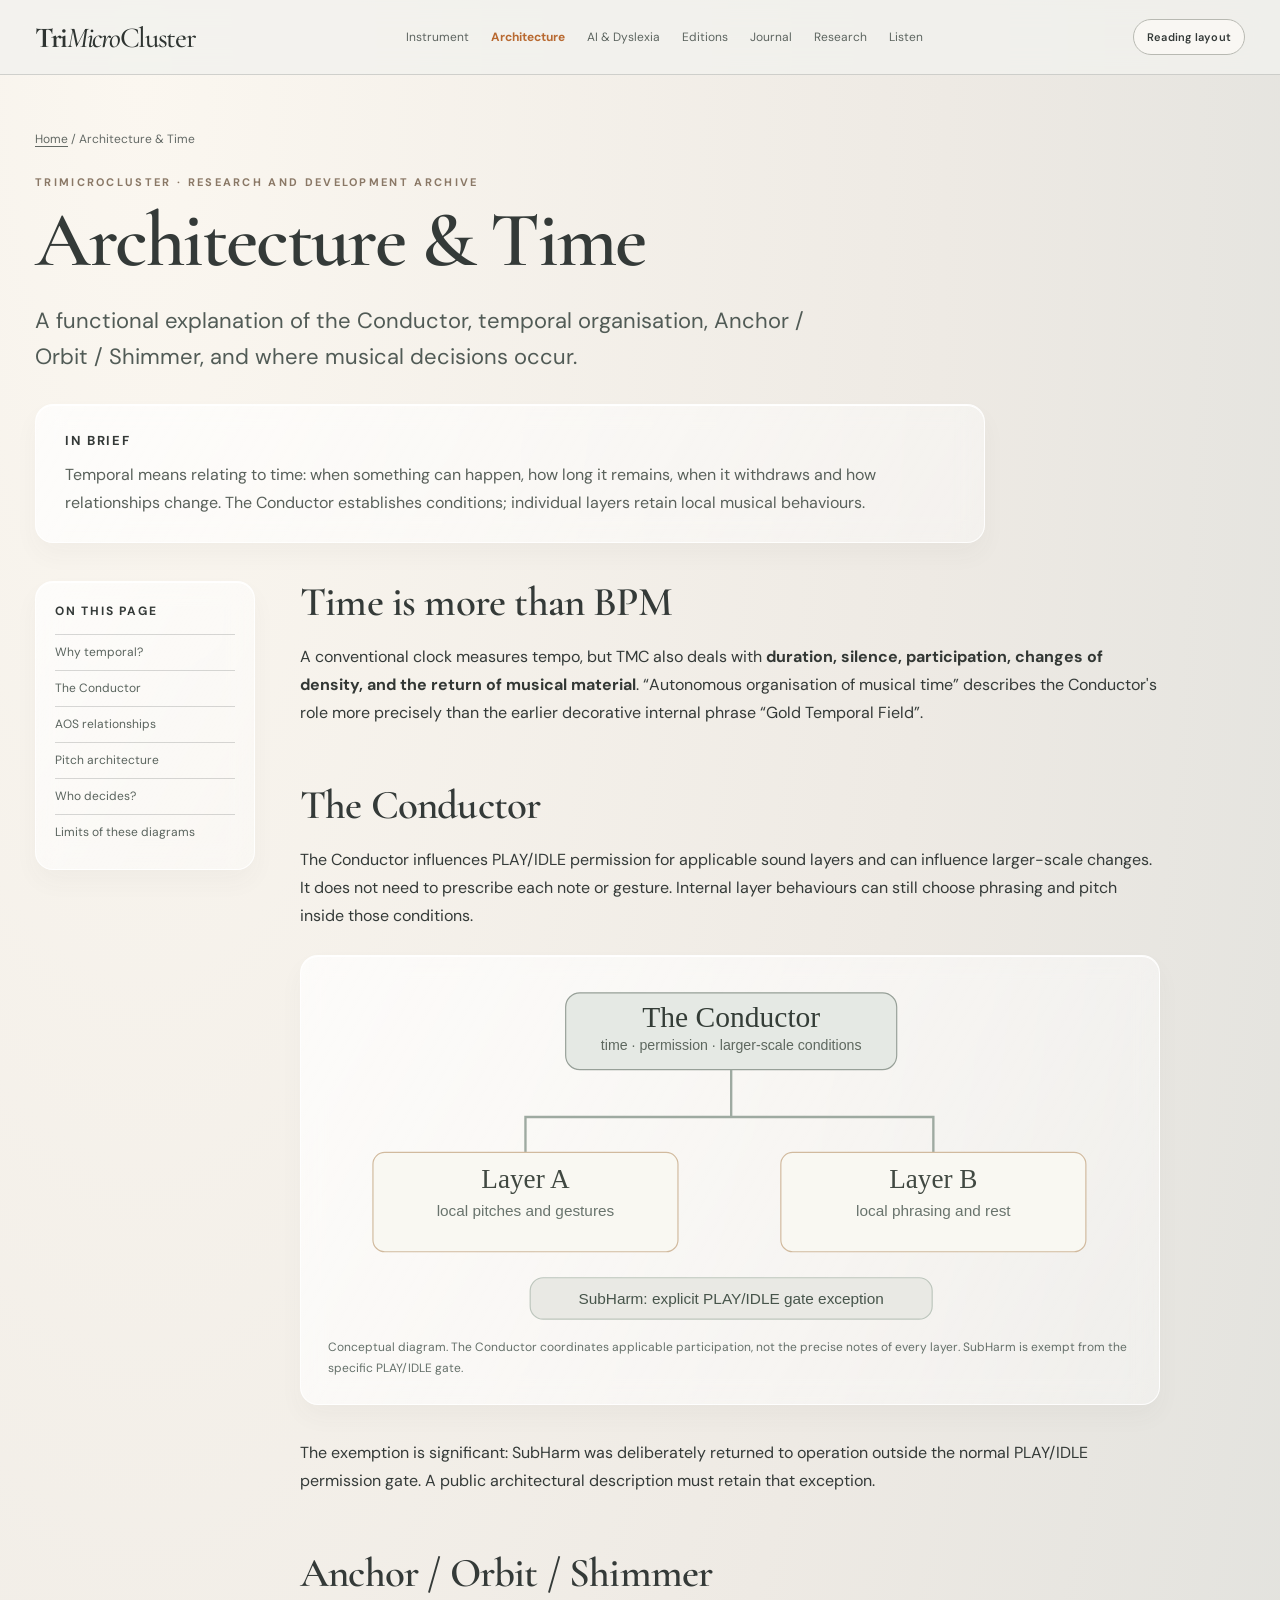
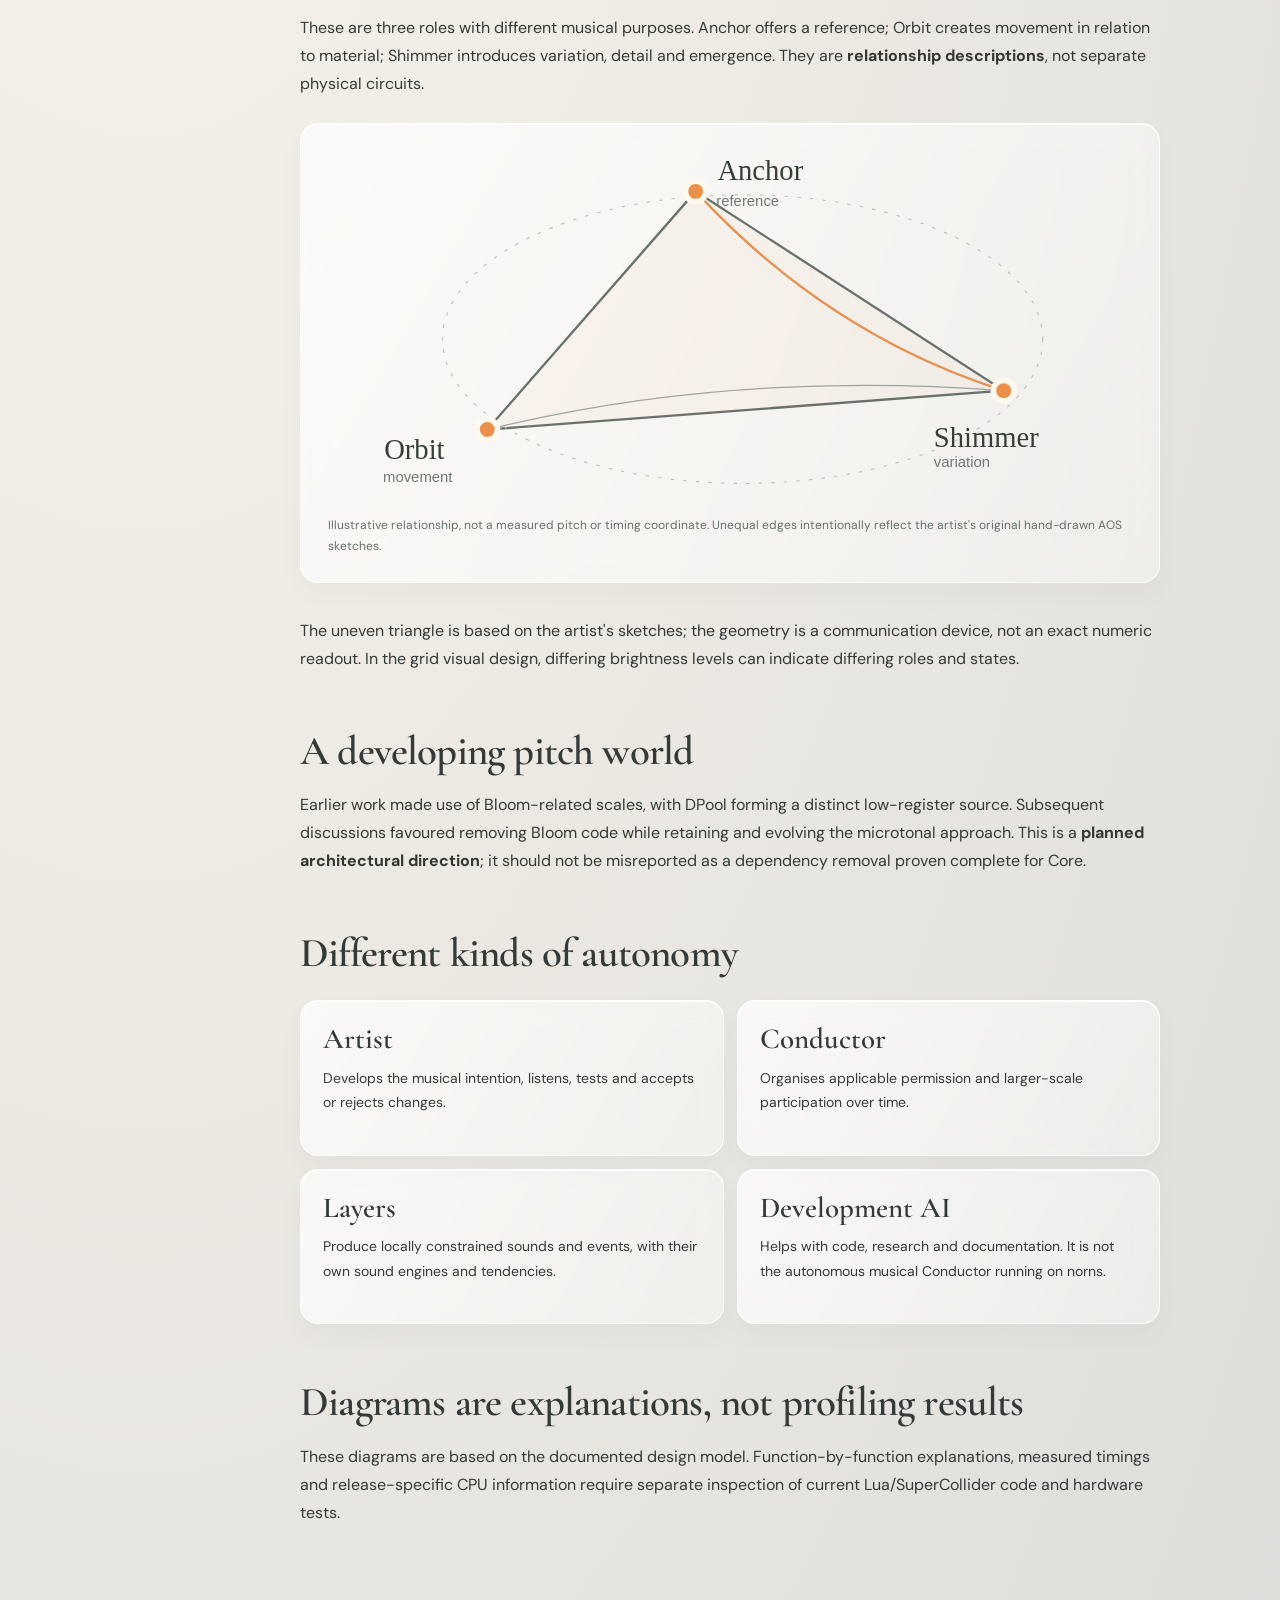
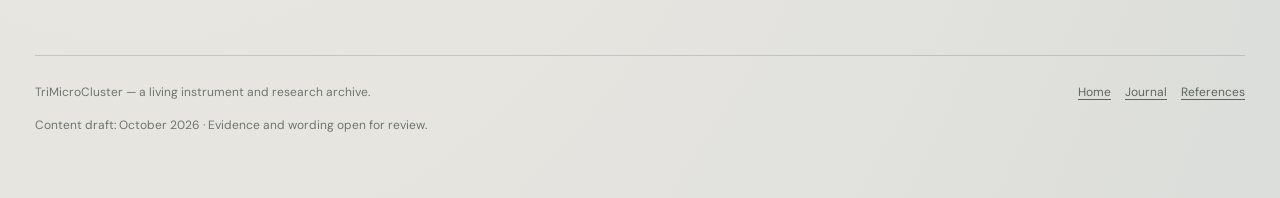
==== architecture.html @ f2e129f1 "Document TMC Architecture & Time with accurate history and explanatory diagrams" ====
<!doctype html><html lang="en-GB"><head><meta charset="utf-8"><meta name="viewport" content="width=device-width, initial-scale=1"><meta name="theme-color" content="#e5e3df"><meta name="description" content="A functional explanation of the Conductor, temporal organisation, Anchor / Orbit / Shimmer, and where musical decisions occur."><title>Architecture & Time | TriMicroCluster</title><link rel="stylesheet" href="docs.css"></head><body><header><div class="head frame"><a class="brand" href="index.html"><strong>Tri</strong><i>Micro</i>Cluster</a><nav aria-label="Main site navigation"><a href="instrument.html" >Instrument</a><a href="architecture.html" aria-current="page">Architecture</a><a href="process.html" >AI & Dyslexia</a><a href="editions.html" >Editions</a><a href="journal.html" >Journal</a><a href="research.html" >Research</a><a href="listen.html" >Listen</a></nav><button class="read-toggle" id="reading" type="button" aria-pressed="false">Reading layout</button></div></header><main class="frame"><div class="breadcrumbs"><a href="index.html">Home</a> / Architecture & Time</div><section class="hero"><p class="eyebrow">TriMicroCluster · research and development archive</p><h1>Architecture & Time</h1><p class="lede">A functional explanation of the Conductor, temporal organisation, Anchor / Orbit / Shimmer, and where musical decisions occur.</p></section><div class="quick glass"><h2>In brief</h2><p>Temporal means relating to time: when something can happen, how long it remains, when it withdraws and how relationships change. The Conductor establishes conditions; individual layers retain local musical behaviours.</p></div><div class="columns"><aside class="toc glass" aria-label="On this page"><h2>On this page</h2><a href="#temporal">Why temporal?</a><a href="#conduct">The Conductor</a><a href="#roles">AOS relationships</a><a href="#pitch">Pitch architecture</a><a href="#agency">Who decides?</a><a href="#limits">Limits of these diagrams</a></aside><article class="prose"><h2 id="temporal">Time is more than BPM</h2><p>A conventional clock measures tempo, but TMC also deals with <strong>duration, silence, participation, changes of density, and the return of musical material</strong>. “Autonomous organisation of musical time” describes the Conductor's role more precisely than the earlier decorative internal phrase “Gold Temporal Field”.</p><h2 id="conduct">The Conductor</h2><p>The Conductor influences PLAY/IDLE permission for applicable sound layers and can influence larger-scale changes. It does not need to prescribe each note or gesture. Internal layer behaviours can still choose phrasing and pitch inside those conditions.</p><figure class="figure glass"><svg viewBox="0 0 680 292" role="img" aria-label="The Conductor influences permissions and broad temporal conditions for layers; each layer generates its own details. SubHarm is shown separately because it is exempt from the Conductor play/idle gate."><rect x="201" y="10" width="280" height="65" rx="12" fill="#e5e9e4" stroke="#97a098"/><text x="341" y="39" font-family="Georgia,serif" font-size="25" text-anchor="middle" fill="#343d37">The Conductor</text><text x="341" y="58" font-family="Arial" font-size="12" text-anchor="middle" fill="#5e685f">time · permission · larger-scale conditions</text><path d="M341 75V115M341 115H167V145M341 115H512V145" fill="none" stroke="#9eaaa1" stroke-width="2"/><rect x="38" y="145" width="258" height="84" rx="10" fill="#f9f8f2" stroke="#d1ba9e"/><rect x="383" y="145" width="258" height="84" rx="10" fill="#f9f8f2" stroke="#d1ba9e"/><g font-family="Georgia,serif" font-size="23" fill="#414942" text-anchor="middle"><text x="167" y="175">Layer A</text><text x="512" y="175">Layer B</text></g><g font-family="Arial,sans-serif" font-size="13" fill="#69746d" text-anchor="middle"><text x="167" y="199">local pitches and gestures</text><text x="512" y="199">local phrasing and rest</text></g><rect x="171" y="251" width="340" height="35" rx="11" fill="#e9e9e4" stroke="#bdc6bd"/><text x="341" y="273" font-family="Arial,sans-serif" text-anchor="middle" fill="#47554b" font-size="13">SubHarm: explicit PLAY/IDLE gate exception</text></svg><figcaption>Conceptual diagram. The Conductor coordinates applicable participation, not the precise notes of every layer. SubHarm is exempt from the specific PLAY/IDLE gate.</figcaption></figure><p>The exemption is significant: SubHarm was deliberately returned to operation outside the normal PLAY/IDLE permission gate. A public architectural description must retain that exception.</p><h2 id="roles">Anchor / Orbit / Shimmer</h2><p>These are three roles with different musical purposes. Anchor offers a reference; Orbit creates movement in relation to material; Shimmer introduces variation, detail and emergence. They are <strong>relationship descriptions</strong>, not separate physical circuits.</p><figure class="figure glass"><svg viewBox="0 0 680 310" role="img" aria-label="An asymmetric triangle joins Anchor at the upper point, Orbit at the bottom left and Shimmer on the right."><path d="M310 37L128 245L579 211Z" stroke="#69716c" stroke-width="2" fill="rgba(236,143,75,.05)"/><path d="M310 37Q425 162 579 211" stroke="#e79150" stroke-width="2" fill="none"/><path d="M128 245Q340 193 579 211" stroke="#9da5a0" fill="none"/><ellipse cx="351" cy="166" rx="262" ry="126" stroke="#bcc1bb" stroke-dasharray="3 8" fill="none"/><g fill="#eb904b" stroke="#fff8ef" stroke-width="5"><circle cx="310" cy="37" r="9"/><circle cx="128" cy="245" r="9"/><circle cx="579" cy="211" r="9"/></g><g font-family="Georgia,serif" font-size="25" fill="#353e37"><text x="329" y="27">Anchor</text><text x="38" y="271">Orbit</text><text x="518" y="260">Shimmer</text></g><g font-family="Arial,sans-serif" font-size="13" fill="#707973"><text x="328" y="50">reference</text><text x="37" y="291">movement</text><text x="518" y="278">variation</text></g></svg><figcaption>Illustrative relationship, not a measured pitch or timing coordinate. Unequal edges intentionally reflect the artist's original hand-drawn AOS sketches.</figcaption></figure><p>The uneven triangle is based on the artist's sketches; the geometry is a communication device, not an exact numeric readout. In the grid visual design, differing brightness levels can indicate differing roles and states.</p><h2 id="pitch">A developing pitch world</h2><p>Earlier work made use of Bloom-related scales, with DPool forming a distinct low-register source. Subsequent discussions favoured removing Bloom code while retaining and evolving the microtonal approach. This is a <strong>planned architectural direction</strong>; it should not be misreported as a dependency removal proven complete for Core.</p><h2 id="agency">Different kinds of autonomy</h2><div class="panels"><div class="panel glass"><h3>Artist</h3><p>Develops the musical intention, listens, tests and accepts or rejects changes.</p></div><div class="panel glass"><h3>Conductor</h3><p>Organises applicable permission and larger-scale participation over time.</p></div><div class="panel glass"><h3>Layers</h3><p>Produce locally constrained sounds and events, with their own sound engines and tendencies.</p></div><div class="panel glass"><h3>Development AI</h3><p>Helps with code, research and documentation. It is not the autonomous musical Conductor running on norns.</p></div></div><h2 id="limits">Diagrams are explanations, not profiling results</h2><p>These diagrams are based on the documented design model. Function-by-function explanations, measured timings and release-specific CPU information require separate inspection of current Lua/SuperCollider code and hardware tests.</p></article></div></main><footer class="footer frame"><div>TriMicroCluster — a living instrument and research archive.<p>Content draft: October 2026 · Evidence and wording open for review.</p></div><div><a href="index.html">Home</a><a href="journal.html">Journal</a><a href="research.html">References</a></div></footer><script>const button=document.querySelector('#reading');function state(){const enabled=document.body.classList.contains('reading');button.setAttribute('aria-pressed',String(enabled));button.textContent=enabled?'Standard layout':'Reading layout'}try{if(localStorage.getItem('tmc-reading')==='true')document.body.classList.add('reading')}catch(e){}state();button.addEventListener('click',()=>{document.body.classList.toggle('reading');state();try{localStorage.setItem('tmc-reading',String(document.body.classList.contains('reading')))}catch(e){}})</script></body></html>
---- docs.css ----
@import url('https://fonts.googleapis.com/css2?family=Cormorant+Garamond:ital,wght@0,400;0,500;0,600;0,700;1,500&family=DM+Sans:wght@400;500;600;700&display=swap');
:root{--ink:#343a38;--sub:#626a66;--orange:#b86931;--line:rgba(79,85,82,.22);--glass:rgba(255,255,255,.61)}*,*:before,*:after{box-sizing:border-box}html{scroll-behavior:smooth;scroll-padding-top:90px}body{margin:0;color:var(--ink);background:radial-gradient(ellipse at 11% 2%,#fbf7f0,#eeeae4 50%,#d9dcd9 105%);font:16px/1.75 'DM Sans',Arial,sans-serif}a{color:#855026;text-underline-offset:3px}a:hover{color:#54341e}a:focus-visible,button:focus-visible{outline:3px solid #e79553;outline-offset:3px}::selection{background:#f2c29d}.frame{max-width:1210px;width:calc(100% - 56px);margin:auto}header{border-bottom:1px solid var(--line);background:rgba(242,242,238,.80);backdrop-filter:blur(15px);position:sticky;top:0;z-index:10}.head{min-height:74px;display:flex;align-items:center;gap:28px;justify-content:space-between}.brand{font:500 29px/1 'Cormorant Garamond',Georgia,serif;white-space:nowrap;text-decoration:none;color:#2e3431;letter-spacing:-.045em}.brand strong{font-weight:700}.brand i{font-weight:500}nav{display:flex;flex-wrap:wrap;gap:14px 22px}nav a{text-decoration:none;color:#5d6560;font-size:12px}nav a[aria-current=page]{color:var(--orange);font-weight:700}.read-toggle{font:600 11px 'DM Sans',sans-serif;letter-spacing:.02em;border-radius:22px;padding:10px 13px;border:1px solid #b8b9b2;background:#f9f7f3;color:var(--ink);cursor:pointer;white-space:nowrap}main{padding:54px 0 110px}.hero{max-width:910px}.eyebrow{font-size:11px;letter-spacing:.21em;color:#8a7866;text-transform:uppercase;font-weight:700;margin:0 0 9px}.hero h1{font:600 clamp(48px,6.1vw,91px)/.99 'Cormorant Garamond',Georgia,serif;letter-spacing:-.025em;margin:10px 0 23px}.lede{font-size:clamp(18px,2vw,22px);line-height:1.65;color:#515b56;max-width:820px;margin:0 0 27px}.breadcrumbs{font-size:12px;color:#646a66;margin-bottom:23px}.breadcrumbs a{color:#636964}.glass{border-radius:18px;border:1px solid rgba(255,255,255,.85);background:linear-gradient(120deg,rgba(255,255,255,.72),rgba(255,255,255,.38));box-shadow:inset 0 1px #fff,0 12px 25px rgba(67,73,69,.04);backdrop-filter:blur(12px)}.quick{padding:25px 29px;margin:29px 0 38px;max-width:950px}.quick h2{font-size:13px;margin:0 0 8px;text-transform:uppercase;letter-spacing:.13em}.quick p{margin:0;color:#59615b}.columns{display:grid;grid-template-columns:220px minmax(0,1fr);gap:45px;align-items:start}.toc{position:sticky;top:98px;padding:19px}.toc h2{margin:0 0 12px;font-size:12px;letter-spacing:.15em;text-transform:uppercase}.toc a{display:block;color:#59635d;text-decoration:none;font-size:12px;padding:7px 0;border-top:1px solid var(--line)}.toc a:hover{color:var(--orange)}.prose{min-width:0;max-width:860px}.prose h2{font:600 clamp(32px,3.2vw,47px)/1.07 'Cormorant Garamond',Georgia,serif;margin:57px 0 18px;letter-spacing:-.02em}.prose h2:first-child{margin-top:0}.prose h3{font:600 29px/1.12 'Cormorant Garamond',Georgia,serif;margin:27px 0 11px}.prose p{margin:0 0 18px}.prose ul{padding-left:23px;margin:10px 0 22px}.prose li{padding:3px 0}.prose strong{color:#323734}.meta{font-size:12px;color:#65716b}.status{display:inline-block;border:1px solid var(--line);font-size:11px;padding:5px 10px;border-radius:22px;background:rgba(255,255,255,.5);margin-right:7px}.status.proposed:before{content:'◇ ';color:#986e4b}.status.recorded:before{content:'● ';color:#b87745}.status.verify:before{content:'◌ ';color:#858f8a}.panels{display:grid;grid-template-columns:repeat(2,minmax(0,1fr));gap:13px;margin:24px 0}.panel{padding:22px}.panel h3{margin:0 0 10px}.panel p,.panel li{font-size:14px}.panel ul{margin:0;padding-left:18px}.figure{padding:25px 27px;margin:25px 0 34px}.figure svg{width:100%;height:auto;max-height:355px;display:block}.figure figcaption{font-size:12px;color:#65706a;margin:11px 0 0}.fig-key{display:flex;flex-wrap:wrap;gap:8px;margin-top:12px}.fig-key span{font-size:12px;border:1px solid var(--line);border-radius:24px;padding:4px 9px}.timeline{margin:21px 0 33px;border-left:2px solid #d49a69;padding-left:29px}.event{position:relative;padding:0 0 23px}.event:before{content:'';position:absolute;top:9px;left:-36px;width:12px;height:12px;border:3px solid #f5eee5;background:#d79259;border-radius:50%}.event time{font-size:11px;font-weight:700;letter-spacing:.08em;text-transform:uppercase;color:#9b613a}.event h3{margin:4px 0 8px}.event p{font-size:14px}.source{padding:20px 24px;margin:13px 0}.source h3{margin:0 0 8px}.source p{font-size:14px;margin-bottom:8px}.source a{font-size:13px;overflow-wrap:anywhere}.small{font-size:13px;color:#6e756e}.codeword{background:rgba(230,226,218,.8);border-radius:4px;padding:2px 5px;font:13px monospace}.footer{border-top:1px solid var(--line);padding:26px 0 50px;display:flex;justify-content:space-between;gap:28px;font-size:12px;color:#6e756f}.footer a{margin-left:14px;color:#5e675f}.inline-button{display:inline-block;border:1px solid #aaaba5;padding:9px 18px;border-radius:25px;text-decoration:none;color:#3d443f;background:rgba(255,255,255,.55);font-size:13px;margin:8px 9px 8px 0}.inline-button:hover{background:white}.divider{border:0;border-top:1px solid var(--line);margin:28px 0}details{border-top:1px solid var(--line);padding:11px 0}details:last-child{border-bottom:1px solid var(--line)}summary{font-weight:600;cursor:pointer;line-height:1.5}details p{margin:12px 0;color:#606962}body.reading{font-size:19px;line-height:1.95;background:#fbf8f2}body.reading .prose{max-width:680px}body.reading .prose p{margin-bottom:28px}body.reading .figure,body.reading .panel{background:#fffefb}body.reading .prose h2{margin-top:70px}body.reading .toc{display:none}body.reading .columns{grid-template-columns:1fr}body.reading .prose{margin:auto}@media(max-width:900px){.columns{grid-template-columns:1fr;gap:0}.toc{position:static;margin-bottom:32px;padding:18px}.toc a{display:inline-block;border:0;margin-right:19px}.head{flex-wrap:wrap;padding:14px 0;gap:9px 18px}.head nav{order:3;width:100%;gap:9px 18px}.read-toggle{margin-left:auto}}@media(max-width:630px){.frame{width:calc(100% - 34px)}main{padding:32px 0 70px}.hero h1{font-size:51px}.lede{font-size:17px}.quick,.figure,.panel{padding:20px}.panels{grid-template-columns:1fr}.footer{flex-direction:column}.footer a{margin:0 16px 0 0}.head nav{justify-content:start}.brand{font-size:27px}}@media(prefers-reduced-motion:reduce){html{scroll-behavior:auto}}
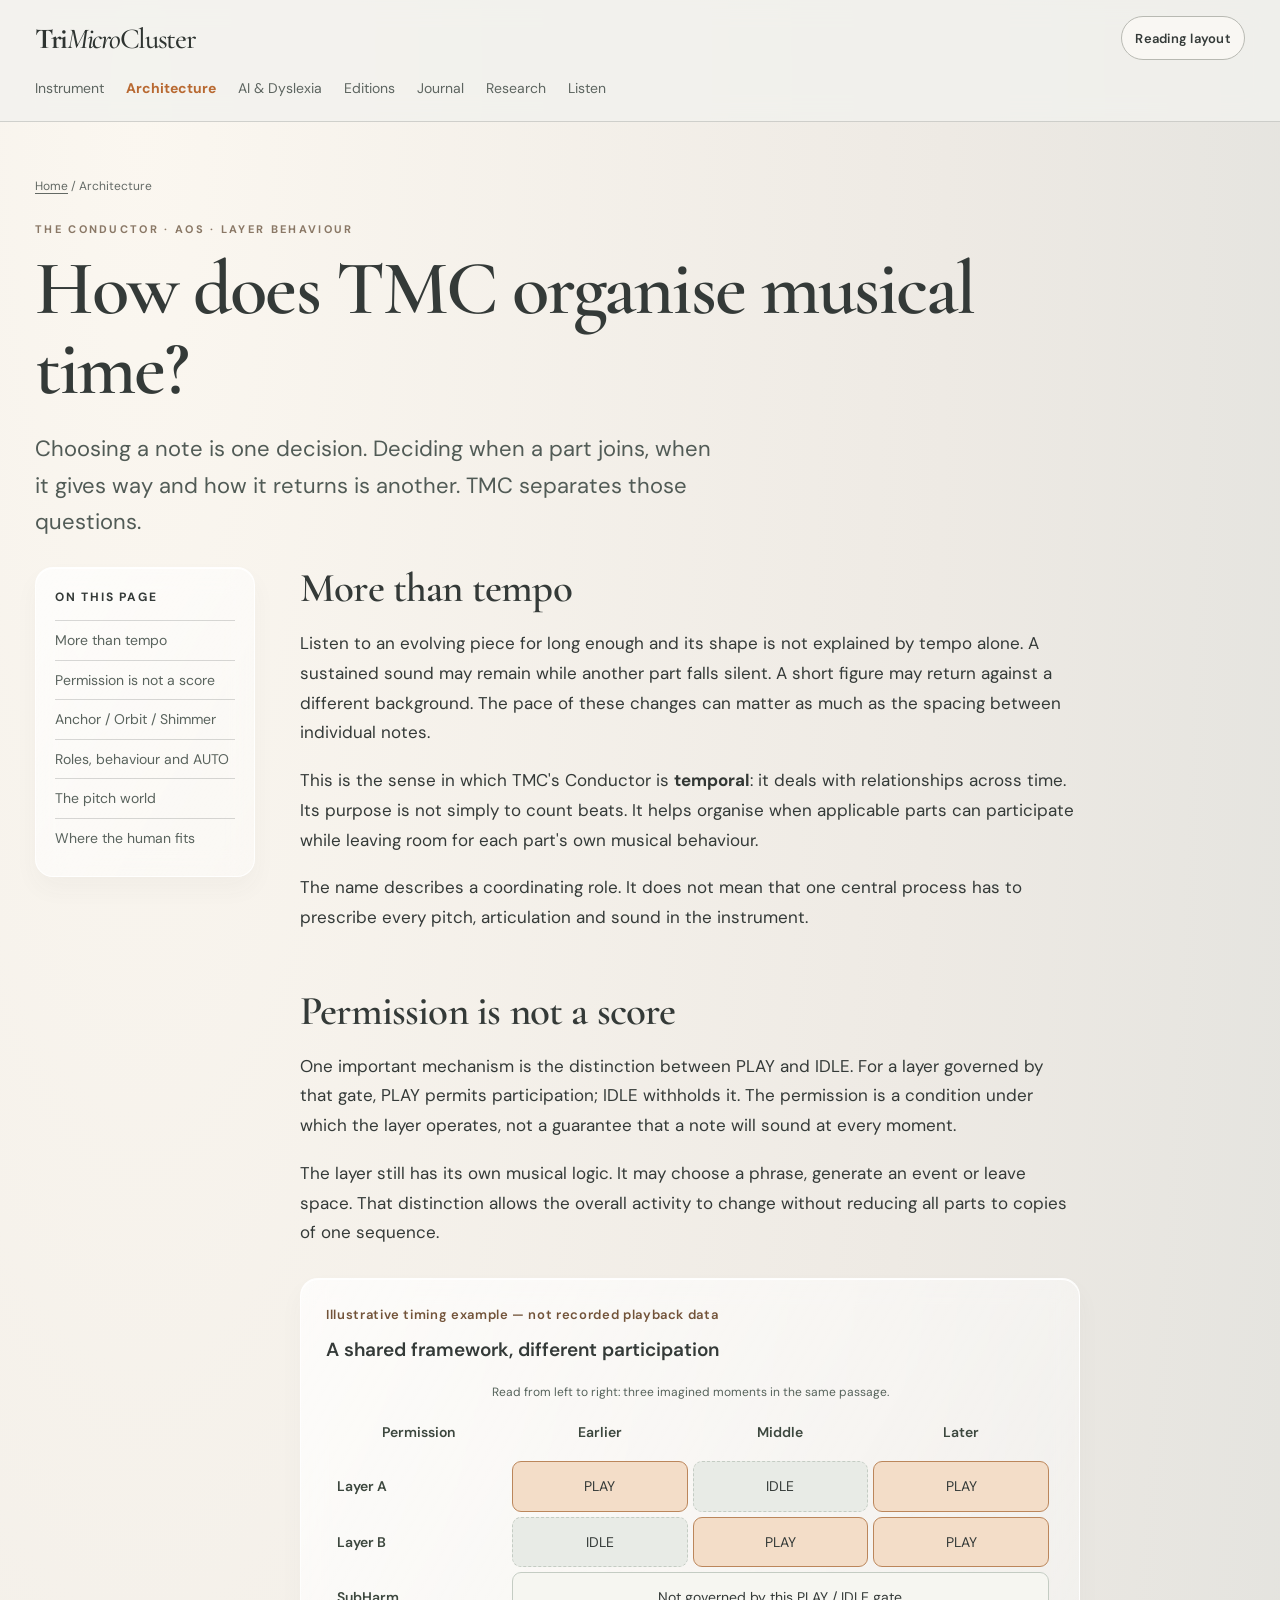
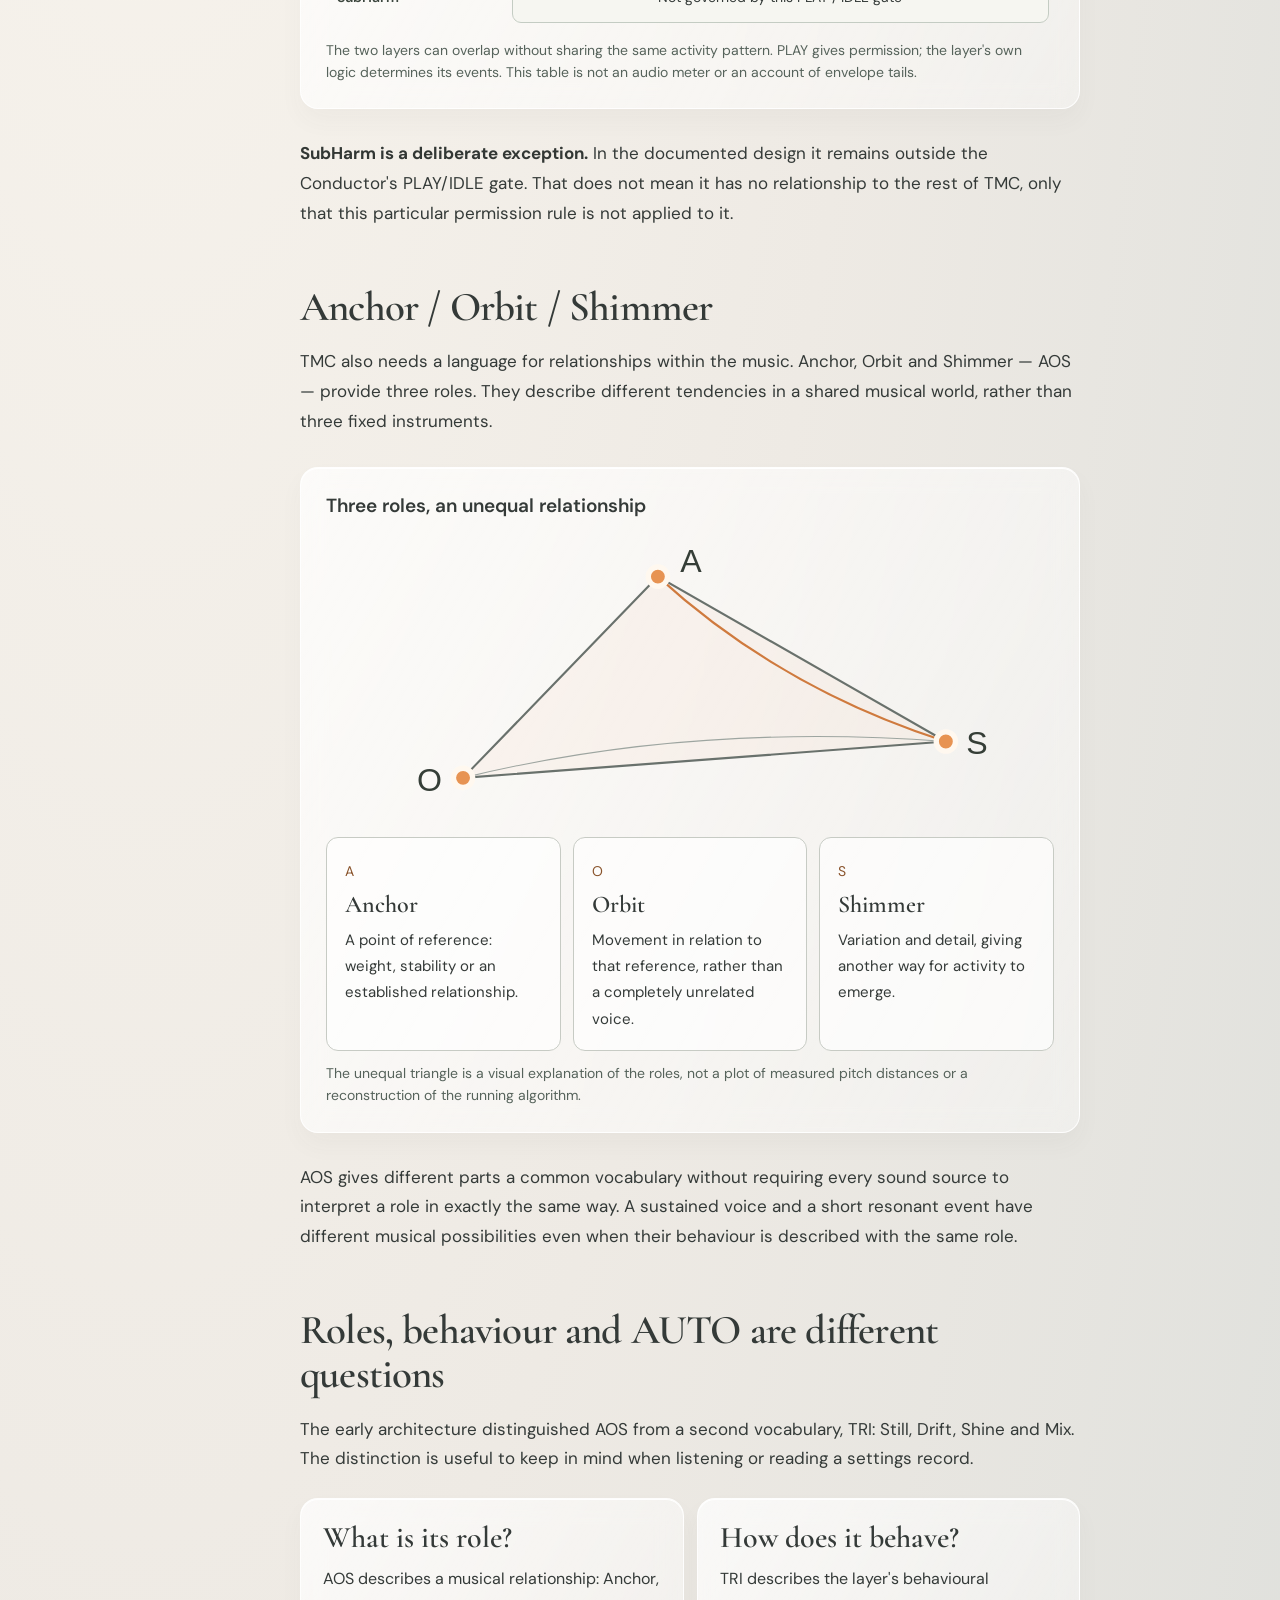
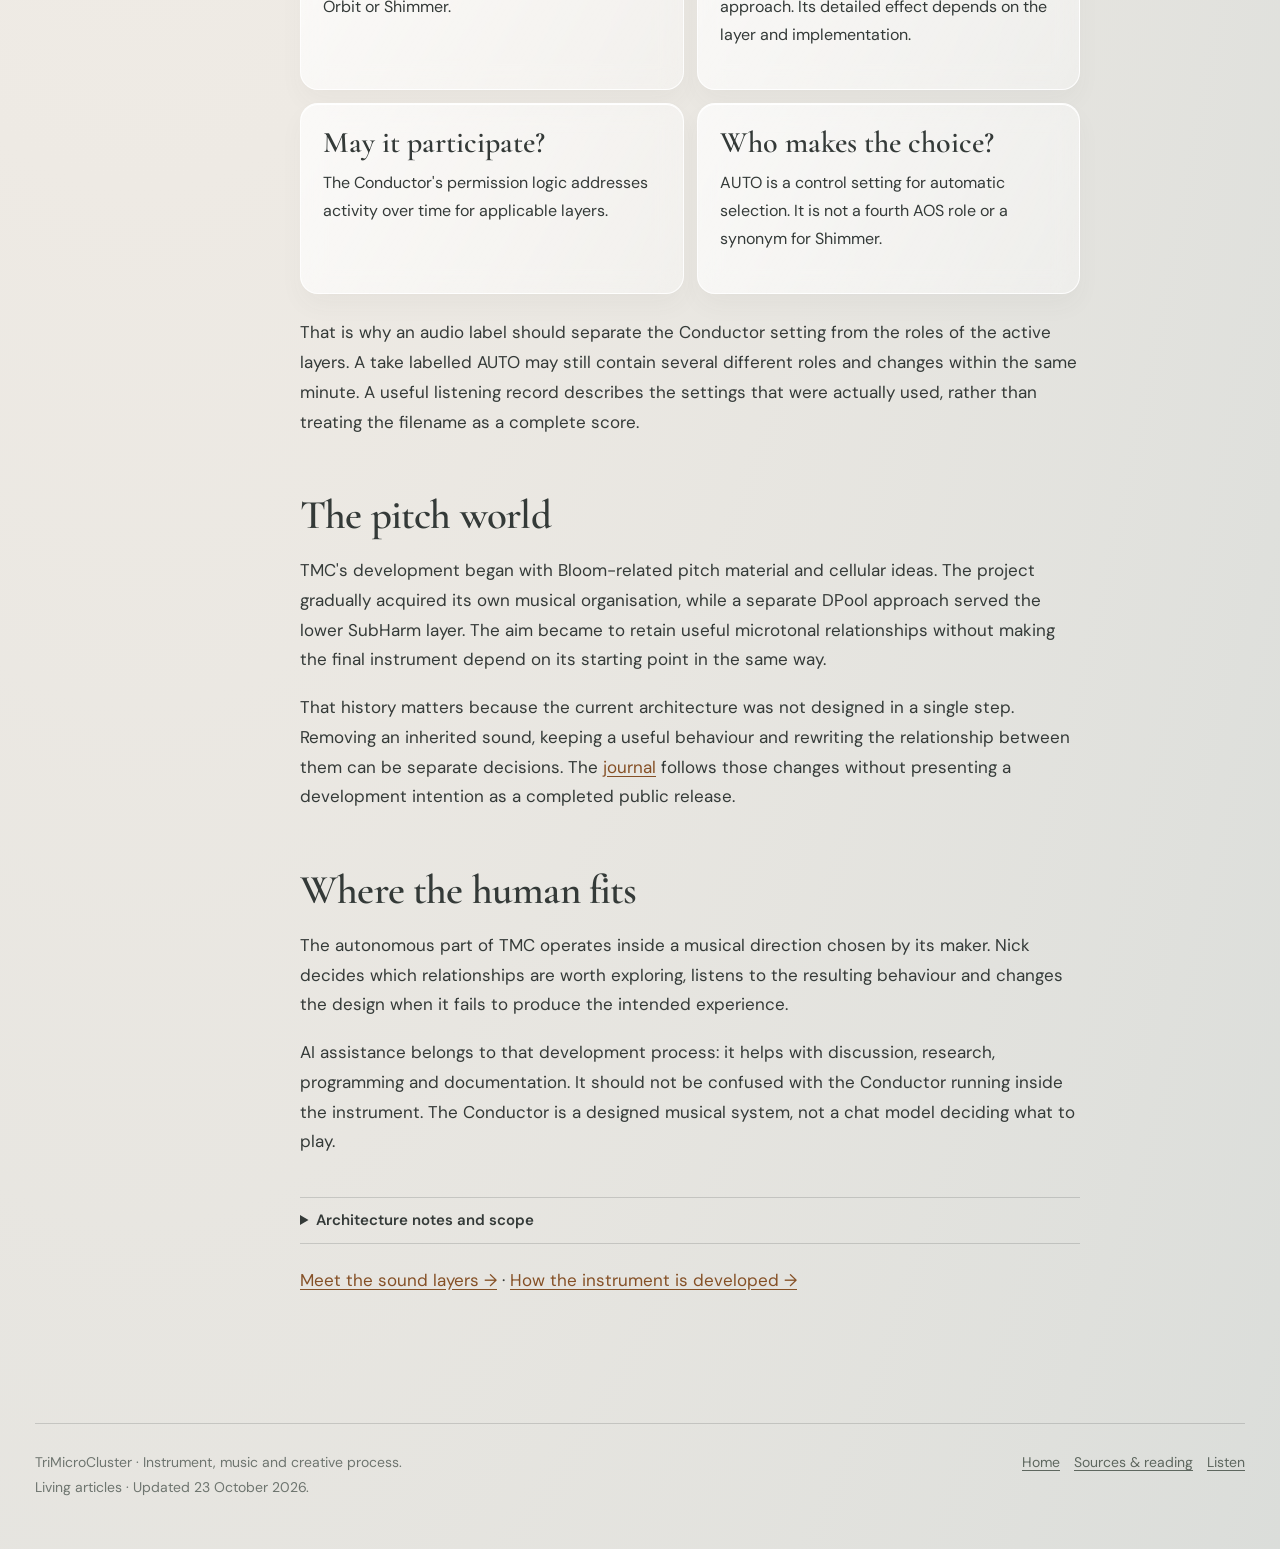
==== commit 60b8161b: "Rewrite architecture, creative process, history and research from recovered TMC conversations; add r" ====
--- a/architecture.html
+++ b/architecture.html
@@ -1 +1,2 @@
-<!doctype html><html lang="en-GB"><head><meta charset="utf-8"><meta name="viewport" content="width=device-width, initial-scale=1"><meta name="theme-color" content="#e5e3df"><meta name="description" content="A functional explanation of the Conductor, temporal organisation, Anchor / Orbit / Shimmer, and where musical decisions occur."><title>Architecture & Time | TriMicroCluster</title><link rel="stylesheet" href="docs.css"></head><body><header><div class="head frame"><a class="brand" href="index.html"><strong>Tri</strong><i>Micro</i>Cluster</a><nav aria-label="Main site navigation"><a href="instrument.html" >Instrument</a><a href="architecture.html" aria-current="page">Architecture</a><a href="process.html" >AI & Dyslexia</a><a href="editions.html" >Editions</a><a href="journal.html" >Journal</a><a href="research.html" >Research</a><a href="listen.html" >Listen</a></nav><button class="read-toggle" id="reading" type="button" aria-pressed="false">Reading layout</button></div></header><main class="frame"><div class="breadcrumbs"><a href="index.html">Home</a> / Architecture & Time</div><section class="hero"><p class="eyebrow">TriMicroCluster · research and development archive</p><h1>Architecture & Time</h1><p class="lede">A functional explanation of the Conductor, temporal organisation, Anchor / Orbit / Shimmer, and where musical decisions occur.</p></section><div class="quick glass"><h2>In brief</h2><p>Temporal means relating to time: when something can happen, how long it remains, when it withdraws and how relationships change. The Conductor establishes conditions; individual layers retain local musical behaviours.</p></div><div class="columns"><aside class="toc glass" aria-label="On this page"><h2>On this page</h2><a href="#temporal">Why temporal?</a><a href="#conduct">The Conductor</a><a href="#roles">AOS relationships</a><a href="#pitch">Pitch architecture</a><a href="#agency">Who decides?</a><a href="#limits">Limits of these diagrams</a></aside><article class="prose"><h2 id="temporal">Time is more than BPM</h2><p>A conventional clock measures tempo, but TMC also deals with <strong>duration, silence, participation, changes of density, and the return of musical material</strong>. “Autonomous organisation of musical time” describes the Conductor's role more precisely than the earlier decorative internal phrase “Gold Temporal Field”.</p><h2 id="conduct">The Conductor</h2><p>The Conductor influences PLAY/IDLE permission for applicable sound layers and can influence larger-scale changes. It does not need to prescribe each note or gesture. Internal layer behaviours can still choose phrasing and pitch inside those conditions.</p><figure class="figure glass"><svg viewBox="0 0 680 292" role="img" aria-label="The Conductor influences permissions and broad temporal conditions for layers; each layer generates its own details. SubHarm is shown separately because it is exempt from the Conductor play/idle gate."><rect x="201" y="10" width="280" height="65" rx="12" fill="#e5e9e4" stroke="#97a098"/><text x="341" y="39" font-family="Georgia,serif" font-size="25" text-anchor="middle" fill="#343d37">The Conductor</text><text x="341" y="58" font-family="Arial" font-size="12" text-anchor="middle" fill="#5e685f">time · permission · larger-scale conditions</text><path d="M341 75V115M341 115H167V145M341 115H512V145" fill="none" stroke="#9eaaa1" stroke-width="2"/><rect x="38" y="145" width="258" height="84" rx="10" fill="#f9f8f2" stroke="#d1ba9e"/><rect x="383" y="145" width="258" height="84" rx="10" fill="#f9f8f2" stroke="#d1ba9e"/><g font-family="Georgia,serif" font-size="23" fill="#414942" text-anchor="middle"><text x="167" y="175">Layer A</text><text x="512" y="175">Layer B</text></g><g font-family="Arial,sans-serif" font-size="13" fill="#69746d" text-anchor="middle"><text x="167" y="199">local pitches and gestures</text><text x="512" y="199">local phrasing and rest</text></g><rect x="171" y="251" width="340" height="35" rx="11" fill="#e9e9e4" stroke="#bdc6bd"/><text x="341" y="273" font-family="Arial,sans-serif" text-anchor="middle" fill="#47554b" font-size="13">SubHarm: explicit PLAY/IDLE gate exception</text></svg><figcaption>Conceptual diagram. The Conductor coordinates applicable participation, not the precise notes of every layer. SubHarm is exempt from the specific PLAY/IDLE gate.</figcaption></figure><p>The exemption is significant: SubHarm was deliberately returned to operation outside the normal PLAY/IDLE permission gate. A public architectural description must retain that exception.</p><h2 id="roles">Anchor / Orbit / Shimmer</h2><p>These are three roles with different musical purposes. Anchor offers a reference; Orbit creates movement in relation to material; Shimmer introduces variation, detail and emergence. They are <strong>relationship descriptions</strong>, not separate physical circuits.</p><figure class="figure glass"><svg viewBox="0 0 680 310" role="img" aria-label="An asymmetric triangle joins Anchor at the upper point, Orbit at the bottom left and Shimmer on the right."><path d="M310 37L128 245L579 211Z" stroke="#69716c" stroke-width="2" fill="rgba(236,143,75,.05)"/><path d="M310 37Q425 162 579 211" stroke="#e79150" stroke-width="2" fill="none"/><path d="M128 245Q340 193 579 211" stroke="#9da5a0" fill="none"/><ellipse cx="351" cy="166" rx="262" ry="126" stroke="#bcc1bb" stroke-dasharray="3 8" fill="none"/><g fill="#eb904b" stroke="#fff8ef" stroke-width="5"><circle cx="310" cy="37" r="9"/><circle cx="128" cy="245" r="9"/><circle cx="579" cy="211" r="9"/></g><g font-family="Georgia,serif" font-size="25" fill="#353e37"><text x="329" y="27">Anchor</text><text x="38" y="271">Orbit</text><text x="518" y="260">Shimmer</text></g><g font-family="Arial,sans-serif" font-size="13" fill="#707973"><text x="328" y="50">reference</text><text x="37" y="291">movement</text><text x="518" y="278">variation</text></g></svg><figcaption>Illustrative relationship, not a measured pitch or timing coordinate. Unequal edges intentionally reflect the artist's original hand-drawn AOS sketches.</figcaption></figure><p>The uneven triangle is based on the artist's sketches; the geometry is a communication device, not an exact numeric readout. In the grid visual design, differing brightness levels can indicate differing roles and states.</p><h2 id="pitch">A developing pitch world</h2><p>Earlier work made use of Bloom-related scales, with DPool forming a distinct low-register source. Subsequent discussions favoured removing Bloom code while retaining and evolving the microtonal approach. This is a <strong>planned architectural direction</strong>; it should not be misreported as a dependency removal proven complete for Core.</p><h2 id="agency">Different kinds of autonomy</h2><div class="panels"><div class="panel glass"><h3>Artist</h3><p>Develops the musical intention, listens, tests and accepts or rejects changes.</p></div><div class="panel glass"><h3>Conductor</h3><p>Organises applicable permission and larger-scale participation over time.</p></div><div class="panel glass"><h3>Layers</h3><p>Produce locally constrained sounds and events, with their own sound engines and tendencies.</p></div><div class="panel glass"><h3>Development AI</h3><p>Helps with code, research and documentation. It is not the autonomous musical Conductor running on norns.</p></div></div><h2 id="limits">Diagrams are explanations, not profiling results</h2><p>These diagrams are based on the documented design model. Function-by-function explanations, measured timings and release-specific CPU information require separate inspection of current Lua/SuperCollider code and hardware tests.</p></article></div></main><footer class="footer frame"><div>TriMicroCluster — a living instrument and research archive.<p>Content draft: October 2026 · Evidence and wording open for review.</p></div><div><a href="index.html">Home</a><a href="journal.html">Journal</a><a href="research.html">References</a></div></footer><script>const button=document.querySelector('#reading');function state(){const enabled=document.body.classList.contains('reading');button.setAttribute('aria-pressed',String(enabled));button.textContent=enabled?'Standard layout':'Reading layout'}try{if(localStorage.getItem('tmc-reading')==='true')document.body.classList.add('reading')}catch(e){}state();button.addEventListener('click',()=>{document.body.classList.toggle('reading');state();try{localStorage.setItem('tmc-reading',String(document.body.classList.contains('reading')))}catch(e){}})</script></body></html>+<!doctype html>
+<html lang="en-GB"><head><meta charset="utf-8"><meta name="viewport" content="width=device-width,initial-scale=1"><meta name="theme-color" content="#e5e3df"><meta name="description" content="How TriMicroCluster separates musical roles, layer behaviours and the Conductor's organisation of time."><title>The Conductor &amp; Musical Time | TriMicroCluster</title><link rel="stylesheet" href="docs.css"><link rel="stylesheet" href="editorial.css"><script defer src="reader.js"></script></head><body><a class="skip-link" href="#article">Skip to the article</a><header><div class="head frame"><a class="brand" href="index.html"><strong>Tri</strong><i>Micro</i>Cluster</a><button class="read-toggle" data-reading-toggle type="button" aria-pressed="false" hidden>Reading layout</button><nav aria-label="Site navigation"><a href="instrument.html">Instrument</a><a href="architecture.html" aria-current="page">Architecture</a><a href="process.html">AI &amp; Dyslexia</a><a href="editions.html">Editions</a><a href="journal.html">Journal</a><a href="research.html">Research</a><a href="listen.html">Listen</a></nav></div></header><main class="frame"><div class="breadcrumbs"><a href="index.html">Home</a> / Architecture</div><section class="hero"><p class="eyebrow">The Conductor · AOS · Layer behaviour</p><h1>How does TMC organise musical time?</h1><p class="lede">Choosing a note is one decision. Deciding when a part joins, when it gives way and how it returns is another. TMC separates those questions.</p></section><div class="columns"><aside class="toc glass" aria-label="On this page"><h2>On this page</h2><a href="#temporal">More than tempo</a><a href="#conduct">Permission is not a score</a><a href="#roles">Anchor / Orbit / Shimmer</a><a href="#behaviour">Roles, behaviour and AUTO</a><a href="#pitch">The pitch world</a><a href="#agency">Where the human fits</a></aside><article class="prose" id="article"><h2 id="temporal">More than tempo</h2><p>Listen to an evolving piece for long enough and its shape is not explained by tempo alone. A sustained sound may remain while another part falls silent. A short figure may return against a different background. The pace of these changes can matter as much as the spacing between individual notes.</p><p>This is the sense in which TMC's Conductor is <strong>temporal</strong>: it deals with relationships across time. Its purpose is not simply to count beats. It helps organise when applicable parts can participate while leaving room for each part's own musical behaviour.</p><p>The name describes a coordinating role. It does not mean that one central process has to prescribe every pitch, articulation and sound in the instrument.</p><h2 id="conduct">Permission is not a score</h2><p>One important mechanism is the distinction between PLAY and IDLE. For a layer governed by that gate, PLAY permits participation; IDLE withholds it. The permission is a condition under which the layer operates, not a guarantee that a note will sound at every moment.</p><p>The layer still has its own musical logic. It may choose a phrase, generate an event or leave space. That distinction allows the overall activity to change without reducing all parts to copies of one sequence.</p><figure class="figure glass"><p class="diagram-label">Illustrative timing example — not recorded playback data</p><h3>A shared framework, different participation</h3><table class="time-table"><caption class="small">Read from left to right: three imagined moments in the same passage.</caption><thead><tr><th scope="col">Permission</th><th scope="col">Earlier</th><th scope="col">Middle</th><th scope="col">Later</th></tr></thead><tbody><tr><th scope="row">Layer A</th><td class="play">PLAY</td><td class="idle">IDLE</td><td class="play">PLAY</td></tr><tr><th scope="row">Layer B</th><td class="idle">IDLE</td><td class="play">PLAY</td><td class="play">PLAY</td></tr><tr><th scope="row">SubHarm</th><td colspan="3">Not governed by this PLAY / IDLE gate</td></tr></tbody></table><figcaption>The two layers can overlap without sharing the same activity pattern. PLAY gives permission; the layer's own logic determines its events. This table is not an audio meter or an account of envelope tails.</figcaption></figure><p><strong>SubHarm is a deliberate exception.</strong> In the documented design it remains outside the Conductor's PLAY/IDLE gate. That does not mean it has no relationship to the rest of TMC, only that this particular permission rule is not applied to it.</p><h2 id="roles">Anchor / Orbit / Shimmer</h2><p>TMC also needs a language for relationships within the music. Anchor, Orbit and Shimmer — AOS — provide three roles. They describe different tendencies in a shared musical world, rather than three fixed instruments.</p><figure class="figure glass"><h3>Three roles, an unequal relationship</h3><svg viewBox="0 0 680 280" role="img" aria-labelledby="aos-title aos-desc"><title id="aos-title">The asymmetric AOS triangle</title><desc id="aos-desc">An upper Anchor point connects to a lower-left Orbit point and a more distant right-hand Shimmer point. The edges have unequal lengths. The labelled cards below explain each role.</desc><path d="M310 37L128 225L579 191Z" stroke="#69716c" stroke-width="2" fill="rgba(236,143,75,.05)"/><path d="M310 37Q425 142 579 191" stroke="#cf7a3e" stroke-width="2" fill="none"/><path d="M128 225Q340 173 579 191" stroke="#9da5a0" fill="none"/><g fill="#e79352" stroke="#fff8ef" stroke-width="5"><circle cx="310" cy="37" r="9"/><circle cx="128" cy="225" r="9"/><circle cx="579" cy="191" r="9"/></g><g font-family="Arial,sans-serif" font-size="30" fill="#353e37"><text x="331" y="33">A</text><text x="85" y="237">O</text><text x="598" y="203">S</text></g></svg><div class="role-cards"><section class="role-card"><span class="role-key">A</span><h4>Anchor</h4><p>A point of reference: weight, stability or an established relationship.</p></section><section class="role-card"><span class="role-key">O</span><h4>Orbit</h4><p>Movement in relation to that reference, rather than a completely unrelated voice.</p></section><section class="role-card"><span class="role-key">S</span><h4>Shimmer</h4><p>Variation and detail, giving another way for activity to emerge.</p></section></div><figcaption>The unequal triangle is a visual explanation of the roles, not a plot of measured pitch distances or a reconstruction of the running algorithm.</figcaption></figure><p>AOS gives different parts a common vocabulary without requiring every sound source to interpret a role in exactly the same way. A sustained voice and a short resonant event have different musical possibilities even when their behaviour is described with the same role.</p><h2 id="behaviour">Roles, behaviour and AUTO are different questions</h2><p>The early architecture distinguished AOS from a second vocabulary, TRI: Still, Drift, Shine and Mix. The distinction is useful to keep in mind when listening or reading a settings record.</p><div class="panels"><section class="panel glass"><h3>What is its role?</h3><p>AOS describes a musical relationship: Anchor, Orbit or Shimmer.</p></section><section class="panel glass"><h3>How does it behave?</h3><p>TRI describes the layer's behavioural approach. Its detailed effect depends on the layer and implementation.</p></section><section class="panel glass"><h3>May it participate?</h3><p>The Conductor's permission logic addresses activity over time for applicable layers.</p></section><section class="panel glass"><h3>Who makes the choice?</h3><p>AUTO is a control setting for automatic selection. It is not a fourth AOS role or a synonym for Shimmer.</p></section></div><p>That is why an audio label should separate the Conductor setting from the roles of the active layers. A take labelled AUTO may still contain several different roles and changes within the same minute. A useful listening record describes the settings that were actually used, rather than treating the filename as a complete score.</p><h2 id="pitch">The pitch world</h2><p>TMC's development began with Bloom-related pitch material and cellular ideas. The project gradually acquired its own musical organisation, while a separate DPool approach served the lower SubHarm layer. The aim became to retain useful microtonal relationships without making the final instrument depend on its starting point in the same way.</p><p>That history matters because the current architecture was not designed in a single step. Removing an inherited sound, keeping a useful behaviour and rewriting the relationship between them can be separate decisions. The <a href="journal.html">journal</a> follows those changes without presenting a development intention as a completed public release.</p><h2 id="agency">Where the human fits</h2><p>The autonomous part of TMC operates inside a musical direction chosen by its maker. Nick decides which relationships are worth exploring, listens to the resulting behaviour and changes the design when it fails to produce the intended experience.</p><p>AI assistance belongs to that development process: it helps with discussion, research, programming and documentation. It should not be confused with the Conductor running inside the instrument. The Conductor is a designed musical system, not a chat model deciding what to play.</p><details class="source-notes"><summary>Architecture notes and scope</summary><p>This explanation draws on the August 2026 architecture discussions, the recorded AOS/TRI distinction and the subsequent October development context. It is a conceptual guide, not a function-by-function audit of the latest Lua and SuperCollider files. The exact scope of an AUTO control and any layer-specific exception should be stated in release-specific documentation.</p><p>For the underlying platform, see <a href="https://monome.org/docs/norns/">monome's norns documentation</a>, which describes its Lua control scripts and SuperCollider sound engines. That platform documentation does not by itself establish TMC's compatibility or performance on a particular device.</p></details><p class="next-reading"><a href="instrument.html">Meet the sound layers →</a> · <a href="process.html">How the instrument is developed →</a></p></article></div></main><footer class="footer frame"><div>TriMicroCluster · Instrument, music and creative process.<br>Living articles · Updated 23 October 2026.</div><div><a href="index.html">Home</a><a href="research.html">Sources &amp; reading</a><a href="listen.html">Listen</a></div></footer></body></html>
--- a/editorial.css
+++ b/editorial.css
@@ -0,0 +1,2 @@
+/* Editorial layer: keep the approved aluminium palette and existing type pairing. */
+body{font-size:17px;color:#343a38}header{position:relative}.head{flex-wrap:wrap;gap:12px 22px;padding:16px 0}.head nav{order:3;width:100%;gap:8px 22px}.head nav a{font-size:14px;padding:4px 0}.read-toggle{margin-left:auto;font-size:13px;min-height:44px}.hero{max-width:980px}.hero h1{font-size:clamp(44px,6vw,80px);line-height:1.04}.lede{max-width:46ch}.prose{max-width:780px}.prose p{max-width:66ch}.prose h2{scroll-margin-top:25px}.prose h3{font-size:30px}.toc{top:24px}.toc a{font-size:14px}.small,.meta{font-size:14px;color:#56635b}.panel p,.panel li,.source p,.event p{font-size:16px}.source a{font-size:15px}.figure{margin:30px 0;padding:25px;overflow:visible}.figure figcaption{font-size:14px;color:#56635b;line-height:1.6}.figure h3{font:600 19px/1.4 'DM Sans',Arial,sans-serif;margin:0 0 18px}.figure .diagram-label{font-size:13px;letter-spacing:.05em;color:#725339;font-weight:600;margin:0 0 10px}.pathways{display:grid;grid-template-columns:1fr 1fr;gap:20px}.pathway{padding:20px;border:1px solid #c7cbc4;border-radius:12px;background:rgba(255,255,255,.55)}.pathway h4{font-size:17px;margin:0 0 14px}.pathway ol{margin:0;padding-left:23px}.pathway li{font-size:16px;padding:8px 0}.pathway.current{border-color:#ba865e;background:#f4e9de}.process-track{list-style:none;padding:0!important;display:grid;grid-template-columns:repeat(2,minmax(0,1fr));gap:12px;counter-reset:process}.process-track li{position:relative;counter-increment:process;border:1px solid #c7cbc4;border-radius:12px;padding:18px!important;background:rgba(255,255,255,.65)}.process-track li:before{content:'0' counter(process);display:block;color:#8b512c;font-weight:700;font-size:14px;margin-bottom:8px}.process-track strong{display:block;font-size:17px}.process-track span{display:block;font-size:15px;margin-top:6px}.process-track li.human{border-color:#bd865d;background:#f4e9de}.process-track li:last-child{grid-column:1/-1}.takeaway{border-left:3px solid #d18c53;padding:16px 22px;background:rgba(255,255,255,.5);margin:28px 0;font-size:18px}.takeaway p:last-child{margin:0}.role-cards{display:grid;grid-template-columns:repeat(3,minmax(0,1fr));gap:12px}.role-card{padding:18px;background:rgba(255,255,255,.65);border:1px solid #c7cbc4;border-radius:12px}.role-card h4{margin:0 0 9px;font:600 24px/1.1 'Cormorant Garamond',Georgia,serif}.role-card p{font-size:15px;margin:0}.role-key{display:inline-block;font-size:14px;color:#89532b;margin-bottom:8px}.time-table{border-collapse:separate;border-spacing:5px;width:100%;table-layout:fixed;font-size:14px}.time-table th{font-weight:600;color:#3c473e}.time-table th,.time-table td{padding:12px 6px;text-align:center;vertical-align:middle;overflow-wrap:anywhere}.time-table tbody th{text-align:left;width:29%}.time-table td{border:1px solid #c4ccc3;border-radius:9px;background:#f6f6f1}.time-table td.play{background:#f3ddc8;border-color:#bb865b}.time-table td.idle{border-style:dashed;background:#e8ebe6}.time-table .small{font-size:12px}.source-notes{margin-top:40px;font-size:14px}.source-notes summary{font-size:15px}.source-notes p,.source-notes li{font-size:14px}.source-notes ol{padding-left:23px}.pullquote{font:500 clamp(27px,3vw,40px)/1.22 'Cormorant Garamond',Georgia,serif;padding:24px 0 24px 24px;margin:28px 0;border-left:2px solid #d18c53}.pullquote p{margin:0}.pullquote cite{font:14px/1.6 'DM Sans',Arial,sans-serif;display:block;margin-top:16px;color:#616e64}.skip-link{position:absolute;top:-100px;left:16px;padding:12px;background:white;z-index:100}.skip-link:focus{top:10px}.next-reading{border-top:1px solid var(--line);margin-top:40px;padding-top:22px}.footer{font-size:14px}.footer p{margin:0}body.reading .prose,body.reading .hero{max-width:720px}body.reading .panel p,body.reading .source p,body.reading .event p,body.reading .pathway li,body.reading .process-track span,body.reading .role-card p{font-size:18px}body.reading .prose h2:first-child{margin-top:0}body.reading .source-notes{font-size:16px}@media(max-width:900px){.head nav{gap:6px 18px}.columns{gap:18px}.toc{position:static}.toc a{padding:8px 0}.hero h1{max-width:14ch}}@media(max-width:600px){body{font-size:17px}.frame{width:calc(100% - 36px)}.figure{padding:18px}.pathways,.role-cards,.process-track{grid-template-columns:1fr}.process-track li:last-child{grid-column:auto}.time-table{font-size:13px;border-spacing:3px}.time-table th,.time-table td{padding:10px 3px}.figure h3{font-size:18px}.pathway{padding:16px}.head nav a{font-size:14px}.source{padding:20px}.prose h2{font-size:38px}.hero h1{font-size:46px}.pullquote{padding-left:18px}.read-toggle{padding:10px}.footer a{display:inline-block;padding:8px 0}.role-card h4{font-size:27px}}
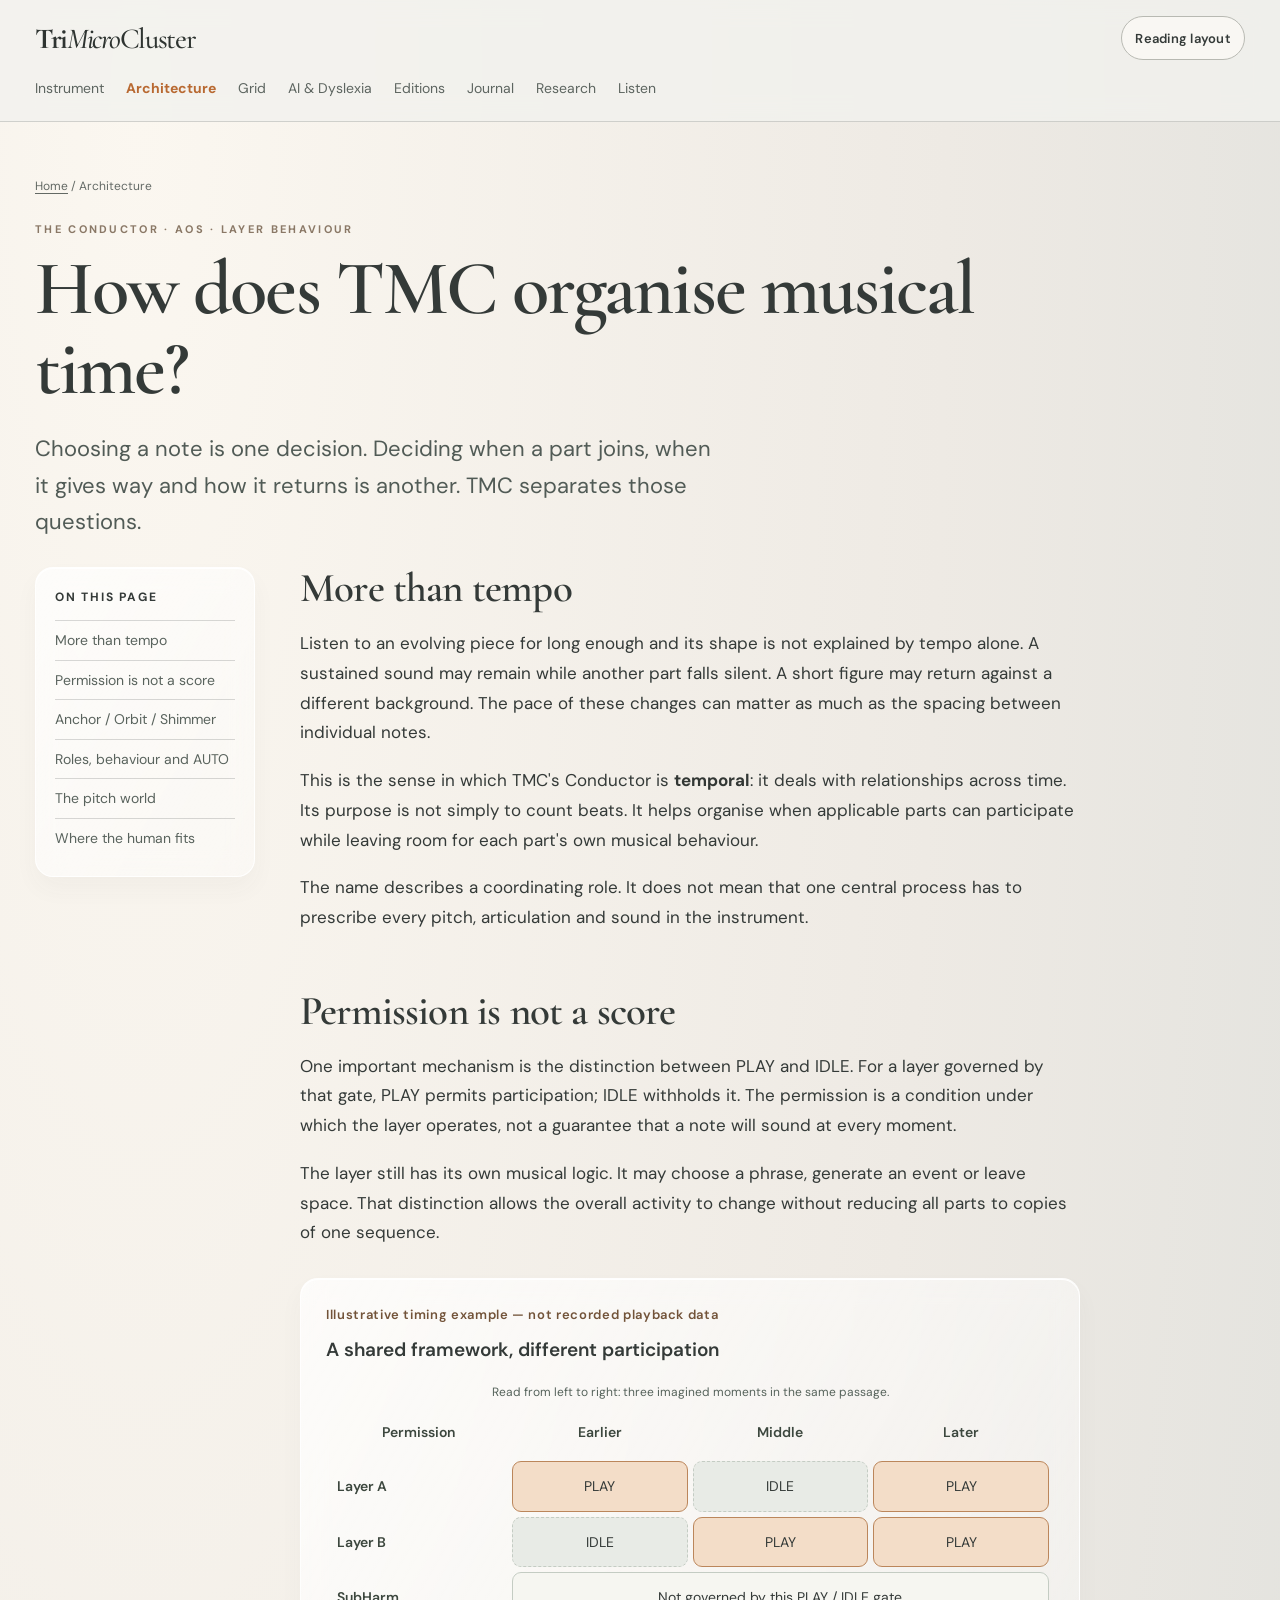
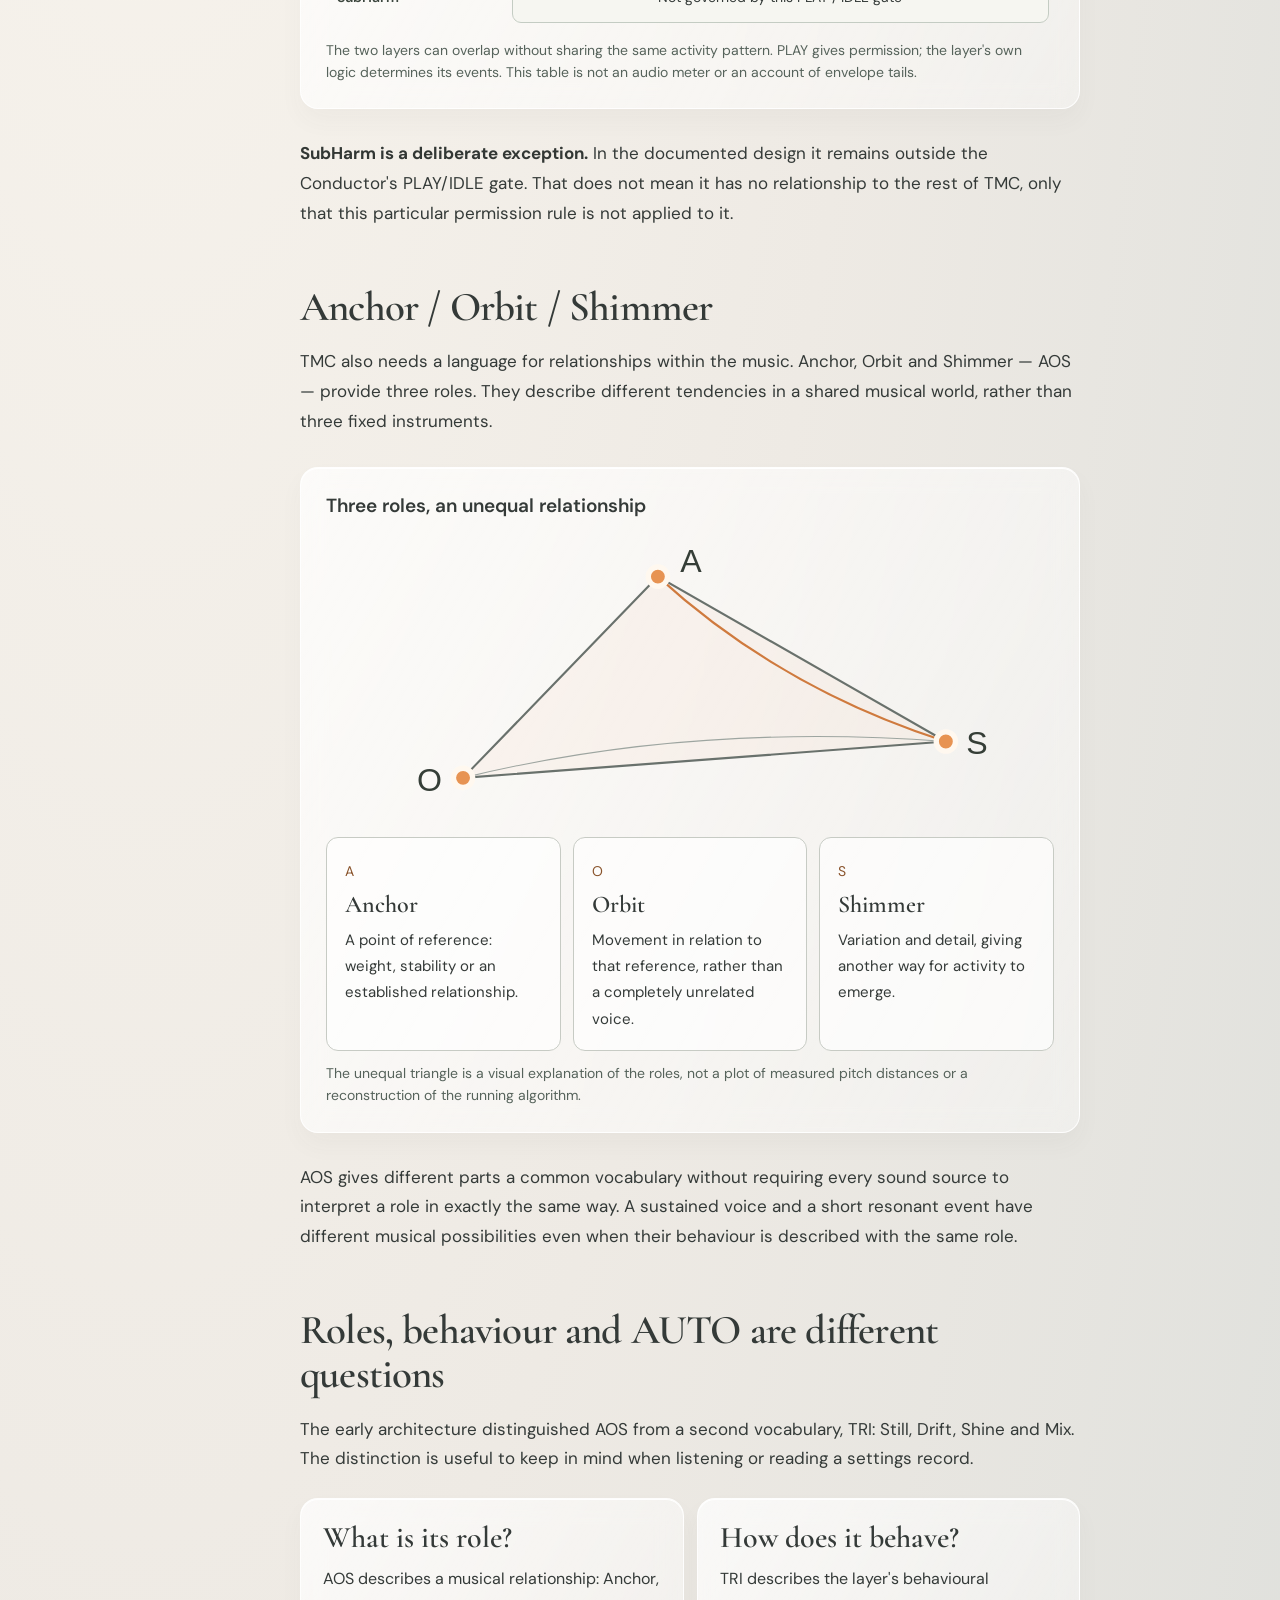
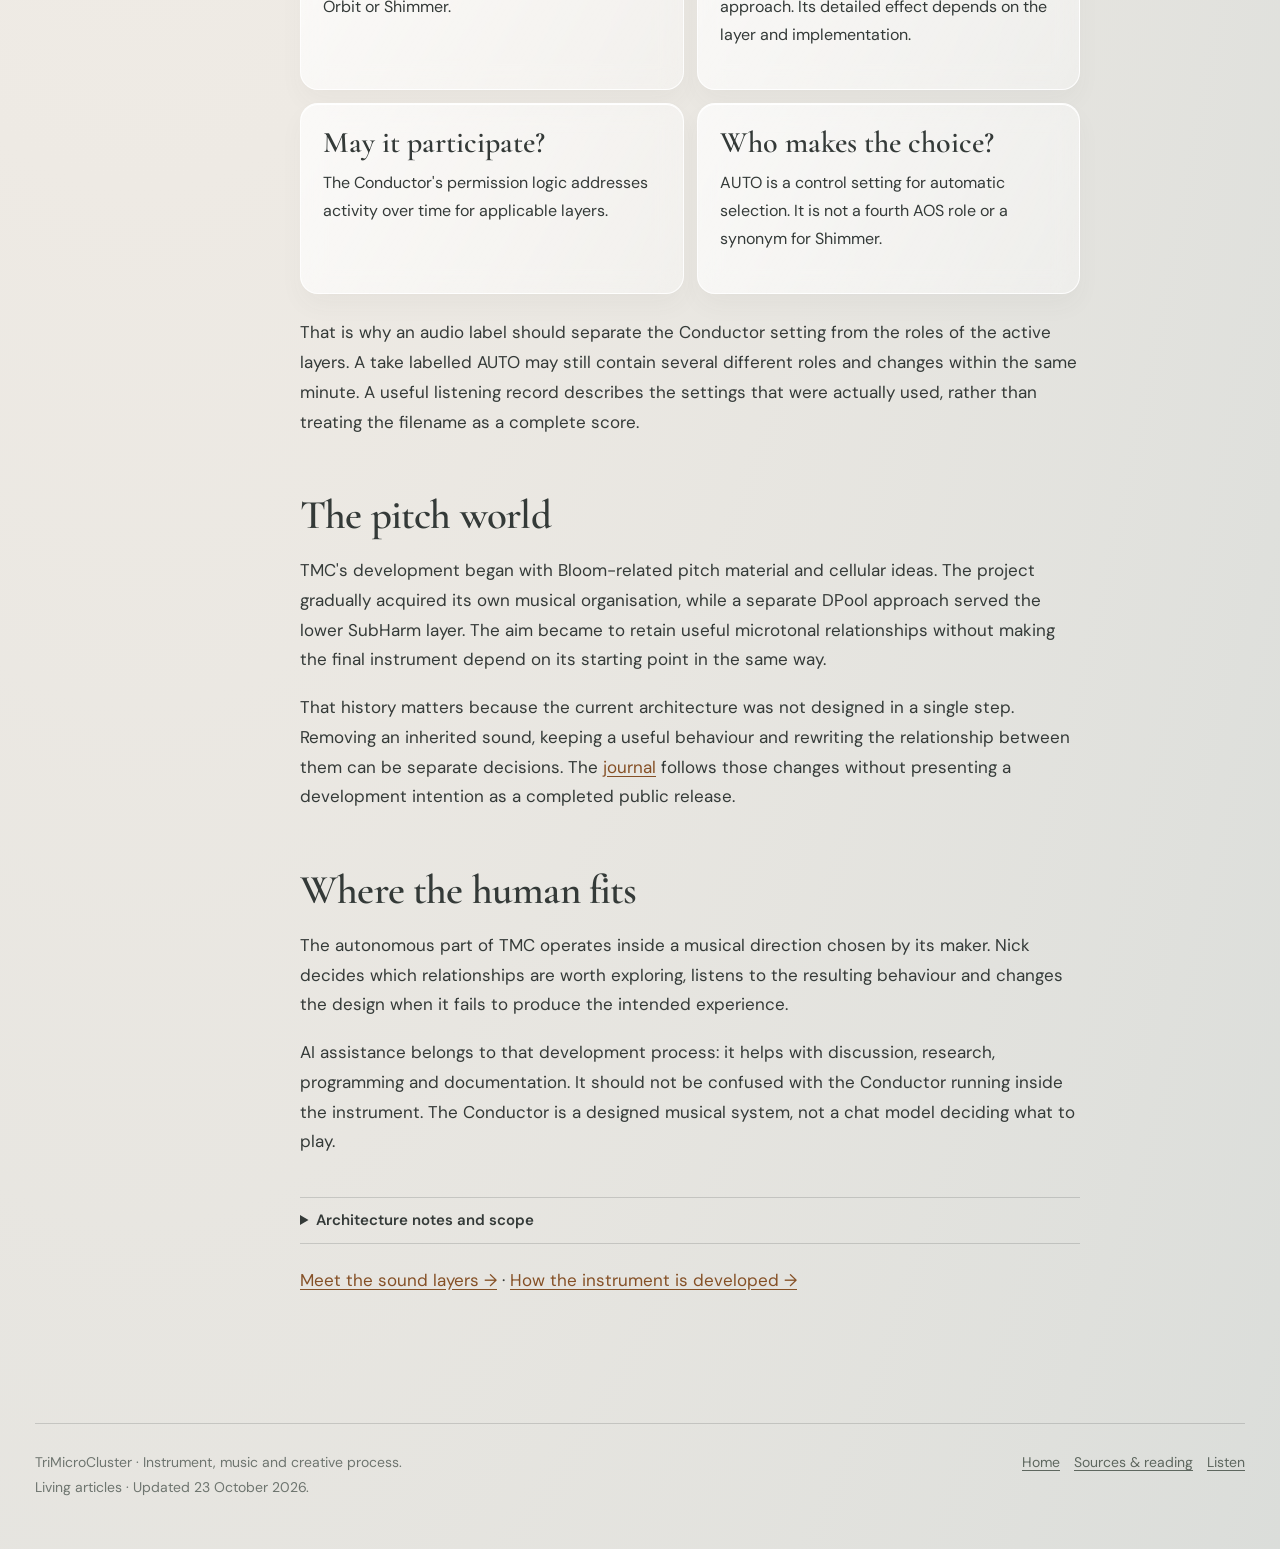
==== commit 60c0a047: "Add Grid to existing article navigation menus" ====
--- a/architecture.html
+++ b/architecture.html
@@ -1,2 +1,2 @@
 <!doctype html>
-<html lang="en-GB"><head><meta charset="utf-8"><meta name="viewport" content="width=device-width,initial-scale=1"><meta name="theme-color" content="#e5e3df"><meta name="description" content="How TriMicroCluster separates musical roles, layer behaviours and the Conductor's organisation of time."><title>The Conductor &amp; Musical Time | TriMicroCluster</title><link rel="stylesheet" href="docs.css"><link rel="stylesheet" href="editorial.css"><script defer src="reader.js"></script></head><body><a class="skip-link" href="#article">Skip to the article</a><header><div class="head frame"><a class="brand" href="index.html"><strong>Tri</strong><i>Micro</i>Cluster</a><button class="read-toggle" data-reading-toggle type="button" aria-pressed="false" hidden>Reading layout</button><nav aria-label="Site navigation"><a href="instrument.html">Instrument</a><a href="architecture.html" aria-current="page">Architecture</a><a href="process.html">AI &amp; Dyslexia</a><a href="editions.html">Editions</a><a href="journal.html">Journal</a><a href="research.html">Research</a><a href="listen.html">Listen</a></nav></div></header><main class="frame"><div class="breadcrumbs"><a href="index.html">Home</a> / Architecture</div><section class="hero"><p class="eyebrow">The Conductor · AOS · Layer behaviour</p><h1>How does TMC organise musical time?</h1><p class="lede">Choosing a note is one decision. Deciding when a part joins, when it gives way and how it returns is another. TMC separates those questions.</p></section><div class="columns"><aside class="toc glass" aria-label="On this page"><h2>On this page</h2><a href="#temporal">More than tempo</a><a href="#conduct">Permission is not a score</a><a href="#roles">Anchor / Orbit / Shimmer</a><a href="#behaviour">Roles, behaviour and AUTO</a><a href="#pitch">The pitch world</a><a href="#agency">Where the human fits</a></aside><article class="prose" id="article"><h2 id="temporal">More than tempo</h2><p>Listen to an evolving piece for long enough and its shape is not explained by tempo alone. A sustained sound may remain while another part falls silent. A short figure may return against a different background. The pace of these changes can matter as much as the spacing between individual notes.</p><p>This is the sense in which TMC's Conductor is <strong>temporal</strong>: it deals with relationships across time. Its purpose is not simply to count beats. It helps organise when applicable parts can participate while leaving room for each part's own musical behaviour.</p><p>The name describes a coordinating role. It does not mean that one central process has to prescribe every pitch, articulation and sound in the instrument.</p><h2 id="conduct">Permission is not a score</h2><p>One important mechanism is the distinction between PLAY and IDLE. For a layer governed by that gate, PLAY permits participation; IDLE withholds it. The permission is a condition under which the layer operates, not a guarantee that a note will sound at every moment.</p><p>The layer still has its own musical logic. It may choose a phrase, generate an event or leave space. That distinction allows the overall activity to change without reducing all parts to copies of one sequence.</p><figure class="figure glass"><p class="diagram-label">Illustrative timing example — not recorded playback data</p><h3>A shared framework, different participation</h3><table class="time-table"><caption class="small">Read from left to right: three imagined moments in the same passage.</caption><thead><tr><th scope="col">Permission</th><th scope="col">Earlier</th><th scope="col">Middle</th><th scope="col">Later</th></tr></thead><tbody><tr><th scope="row">Layer A</th><td class="play">PLAY</td><td class="idle">IDLE</td><td class="play">PLAY</td></tr><tr><th scope="row">Layer B</th><td class="idle">IDLE</td><td class="play">PLAY</td><td class="play">PLAY</td></tr><tr><th scope="row">SubHarm</th><td colspan="3">Not governed by this PLAY / IDLE gate</td></tr></tbody></table><figcaption>The two layers can overlap without sharing the same activity pattern. PLAY gives permission; the layer's own logic determines its events. This table is not an audio meter or an account of envelope tails.</figcaption></figure><p><strong>SubHarm is a deliberate exception.</strong> In the documented design it remains outside the Conductor's PLAY/IDLE gate. That does not mean it has no relationship to the rest of TMC, only that this particular permission rule is not applied to it.</p><h2 id="roles">Anchor / Orbit / Shimmer</h2><p>TMC also needs a language for relationships within the music. Anchor, Orbit and Shimmer — AOS — provide three roles. They describe different tendencies in a shared musical world, rather than three fixed instruments.</p><figure class="figure glass"><h3>Three roles, an unequal relationship</h3><svg viewBox="0 0 680 280" role="img" aria-labelledby="aos-title aos-desc"><title id="aos-title">The asymmetric AOS triangle</title><desc id="aos-desc">An upper Anchor point connects to a lower-left Orbit point and a more distant right-hand Shimmer point. The edges have unequal lengths. The labelled cards below explain each role.</desc><path d="M310 37L128 225L579 191Z" stroke="#69716c" stroke-width="2" fill="rgba(236,143,75,.05)"/><path d="M310 37Q425 142 579 191" stroke="#cf7a3e" stroke-width="2" fill="none"/><path d="M128 225Q340 173 579 191" stroke="#9da5a0" fill="none"/><g fill="#e79352" stroke="#fff8ef" stroke-width="5"><circle cx="310" cy="37" r="9"/><circle cx="128" cy="225" r="9"/><circle cx="579" cy="191" r="9"/></g><g font-family="Arial,sans-serif" font-size="30" fill="#353e37"><text x="331" y="33">A</text><text x="85" y="237">O</text><text x="598" y="203">S</text></g></svg><div class="role-cards"><section class="role-card"><span class="role-key">A</span><h4>Anchor</h4><p>A point of reference: weight, stability or an established relationship.</p></section><section class="role-card"><span class="role-key">O</span><h4>Orbit</h4><p>Movement in relation to that reference, rather than a completely unrelated voice.</p></section><section class="role-card"><span class="role-key">S</span><h4>Shimmer</h4><p>Variation and detail, giving another way for activity to emerge.</p></section></div><figcaption>The unequal triangle is a visual explanation of the roles, not a plot of measured pitch distances or a reconstruction of the running algorithm.</figcaption></figure><p>AOS gives different parts a common vocabulary without requiring every sound source to interpret a role in exactly the same way. A sustained voice and a short resonant event have different musical possibilities even when their behaviour is described with the same role.</p><h2 id="behaviour">Roles, behaviour and AUTO are different questions</h2><p>The early architecture distinguished AOS from a second vocabulary, TRI: Still, Drift, Shine and Mix. The distinction is useful to keep in mind when listening or reading a settings record.</p><div class="panels"><section class="panel glass"><h3>What is its role?</h3><p>AOS describes a musical relationship: Anchor, Orbit or Shimmer.</p></section><section class="panel glass"><h3>How does it behave?</h3><p>TRI describes the layer's behavioural approach. Its detailed effect depends on the layer and implementation.</p></section><section class="panel glass"><h3>May it participate?</h3><p>The Conductor's permission logic addresses activity over time for applicable layers.</p></section><section class="panel glass"><h3>Who makes the choice?</h3><p>AUTO is a control setting for automatic selection. It is not a fourth AOS role or a synonym for Shimmer.</p></section></div><p>That is why an audio label should separate the Conductor setting from the roles of the active layers. A take labelled AUTO may still contain several different roles and changes within the same minute. A useful listening record describes the settings that were actually used, rather than treating the filename as a complete score.</p><h2 id="pitch">The pitch world</h2><p>TMC's development began with Bloom-related pitch material and cellular ideas. The project gradually acquired its own musical organisation, while a separate DPool approach served the lower SubHarm layer. The aim became to retain useful microtonal relationships without making the final instrument depend on its starting point in the same way.</p><p>That history matters because the current architecture was not designed in a single step. Removing an inherited sound, keeping a useful behaviour and rewriting the relationship between them can be separate decisions. The <a href="journal.html">journal</a> follows those changes without presenting a development intention as a completed public release.</p><h2 id="agency">Where the human fits</h2><p>The autonomous part of TMC operates inside a musical direction chosen by its maker. Nick decides which relationships are worth exploring, listens to the resulting behaviour and changes the design when it fails to produce the intended experience.</p><p>AI assistance belongs to that development process: it helps with discussion, research, programming and documentation. It should not be confused with the Conductor running inside the instrument. The Conductor is a designed musical system, not a chat model deciding what to play.</p><details class="source-notes"><summary>Architecture notes and scope</summary><p>This explanation draws on the August 2026 architecture discussions, the recorded AOS/TRI distinction and the subsequent October development context. It is a conceptual guide, not a function-by-function audit of the latest Lua and SuperCollider files. The exact scope of an AUTO control and any layer-specific exception should be stated in release-specific documentation.</p><p>For the underlying platform, see <a href="https://monome.org/docs/norns/">monome's norns documentation</a>, which describes its Lua control scripts and SuperCollider sound engines. That platform documentation does not by itself establish TMC's compatibility or performance on a particular device.</p></details><p class="next-reading"><a href="instrument.html">Meet the sound layers →</a> · <a href="process.html">How the instrument is developed →</a></p></article></div></main><footer class="footer frame"><div>TriMicroCluster · Instrument, music and creative process.<br>Living articles · Updated 23 October 2026.</div><div><a href="index.html">Home</a><a href="research.html">Sources &amp; reading</a><a href="listen.html">Listen</a></div></footer></body></html>
+<html lang="en-GB"><head><meta charset="utf-8"><meta name="viewport" content="width=device-width,initial-scale=1"><meta name="theme-color" content="#e5e3df"><meta name="description" content="How TriMicroCluster separates musical roles, layer behaviours and the Conductor's organisation of time."><title>The Conductor &amp; Musical Time | TriMicroCluster</title><link rel="stylesheet" href="docs.css"><link rel="stylesheet" href="editorial.css"><script defer src="reader.js"></script></head><body><a class="skip-link" href="#article">Skip to the article</a><header><div class="head frame"><a class="brand" href="index.html"><strong>Tri</strong><i>Micro</i>Cluster</a><button class="read-toggle" data-reading-toggle type="button" aria-pressed="false" hidden>Reading layout</button><nav aria-label="Site navigation"><a href="instrument.html">Instrument</a><a href="architecture.html" aria-current="page">Architecture</a><a href="grid.html">Grid</a><a href="process.html">AI &amp; Dyslexia</a><a href="editions.html">Editions</a><a href="journal.html">Journal</a><a href="research.html">Research</a><a href="listen.html">Listen</a></nav></div></header><main class="frame"><div class="breadcrumbs"><a href="index.html">Home</a> / Architecture</div><section class="hero"><p class="eyebrow">The Conductor · AOS · Layer behaviour</p><h1>How does TMC organise musical time?</h1><p class="lede">Choosing a note is one decision. Deciding when a part joins, when it gives way and how it returns is another. TMC separates those questions.</p></section><div class="columns"><aside class="toc glass" aria-label="On this page"><h2>On this page</h2><a href="#temporal">More than tempo</a><a href="#conduct">Permission is not a score</a><a href="#roles">Anchor / Orbit / Shimmer</a><a href="#behaviour">Roles, behaviour and AUTO</a><a href="#pitch">The pitch world</a><a href="#agency">Where the human fits</a></aside><article class="prose" id="article"><h2 id="temporal">More than tempo</h2><p>Listen to an evolving piece for long enough and its shape is not explained by tempo alone. A sustained sound may remain while another part falls silent. A short figure may return against a different background. The pace of these changes can matter as much as the spacing between individual notes.</p><p>This is the sense in which TMC's Conductor is <strong>temporal</strong>: it deals with relationships across time. Its purpose is not simply to count beats. It helps organise when applicable parts can participate while leaving room for each part's own musical behaviour.</p><p>The name describes a coordinating role. It does not mean that one central process has to prescribe every pitch, articulation and sound in the instrument.</p><h2 id="conduct">Permission is not a score</h2><p>One important mechanism is the distinction between PLAY and IDLE. For a layer governed by that gate, PLAY permits participation; IDLE withholds it. The permission is a condition under which the layer operates, not a guarantee that a note will sound at every moment.</p><p>The layer still has its own musical logic. It may choose a phrase, generate an event or leave space. That distinction allows the overall activity to change without reducing all parts to copies of one sequence.</p><figure class="figure glass"><p class="diagram-label">Illustrative timing example — not recorded playback data</p><h3>A shared framework, different participation</h3><table class="time-table"><caption class="small">Read from left to right: three imagined moments in the same passage.</caption><thead><tr><th scope="col">Permission</th><th scope="col">Earlier</th><th scope="col">Middle</th><th scope="col">Later</th></tr></thead><tbody><tr><th scope="row">Layer A</th><td class="play">PLAY</td><td class="idle">IDLE</td><td class="play">PLAY</td></tr><tr><th scope="row">Layer B</th><td class="idle">IDLE</td><td class="play">PLAY</td><td class="play">PLAY</td></tr><tr><th scope="row">SubHarm</th><td colspan="3">Not governed by this PLAY / IDLE gate</td></tr></tbody></table><figcaption>The two layers can overlap without sharing the same activity pattern. PLAY gives permission; the layer's own logic determines its events. This table is not an audio meter or an account of envelope tails.</figcaption></figure><p><strong>SubHarm is a deliberate exception.</strong> In the documented design it remains outside the Conductor's PLAY/IDLE gate. That does not mean it has no relationship to the rest of TMC, only that this particular permission rule is not applied to it.</p><h2 id="roles">Anchor / Orbit / Shimmer</h2><p>TMC also needs a language for relationships within the music. Anchor, Orbit and Shimmer — AOS — provide three roles. They describe different tendencies in a shared musical world, rather than three fixed instruments.</p><figure class="figure glass"><h3>Three roles, an unequal relationship</h3><svg viewBox="0 0 680 280" role="img" aria-labelledby="aos-title aos-desc"><title id="aos-title">The asymmetric AOS triangle</title><desc id="aos-desc">An upper Anchor point connects to a lower-left Orbit point and a more distant right-hand Shimmer point. The edges have unequal lengths. The labelled cards below explain each role.</desc><path d="M310 37L128 225L579 191Z" stroke="#69716c" stroke-width="2" fill="rgba(236,143,75,.05)"/><path d="M310 37Q425 142 579 191" stroke="#cf7a3e" stroke-width="2" fill="none"/><path d="M128 225Q340 173 579 191" stroke="#9da5a0" fill="none"/><g fill="#e79352" stroke="#fff8ef" stroke-width="5"><circle cx="310" cy="37" r="9"/><circle cx="128" cy="225" r="9"/><circle cx="579" cy="191" r="9"/></g><g font-family="Arial,sans-serif" font-size="30" fill="#353e37"><text x="331" y="33">A</text><text x="85" y="237">O</text><text x="598" y="203">S</text></g></svg><div class="role-cards"><section class="role-card"><span class="role-key">A</span><h4>Anchor</h4><p>A point of reference: weight, stability or an established relationship.</p></section><section class="role-card"><span class="role-key">O</span><h4>Orbit</h4><p>Movement in relation to that reference, rather than a completely unrelated voice.</p></section><section class="role-card"><span class="role-key">S</span><h4>Shimmer</h4><p>Variation and detail, giving another way for activity to emerge.</p></section></div><figcaption>The unequal triangle is a visual explanation of the roles, not a plot of measured pitch distances or a reconstruction of the running algorithm.</figcaption></figure><p>AOS gives different parts a common vocabulary without requiring every sound source to interpret a role in exactly the same way. A sustained voice and a short resonant event have different musical possibilities even when their behaviour is described with the same role.</p><h2 id="behaviour">Roles, behaviour and AUTO are different questions</h2><p>The early architecture distinguished AOS from a second vocabulary, TRI: Still, Drift, Shine and Mix. The distinction is useful to keep in mind when listening or reading a settings record.</p><div class="panels"><section class="panel glass"><h3>What is its role?</h3><p>AOS describes a musical relationship: Anchor, Orbit or Shimmer.</p></section><section class="panel glass"><h3>How does it behave?</h3><p>TRI describes the layer's behavioural approach. Its detailed effect depends on the layer and implementation.</p></section><section class="panel glass"><h3>May it participate?</h3><p>The Conductor's permission logic addresses activity over time for applicable layers.</p></section><section class="panel glass"><h3>Who makes the choice?</h3><p>AUTO is a control setting for automatic selection. It is not a fourth AOS role or a synonym for Shimmer.</p></section></div><p>That is why an audio label should separate the Conductor setting from the roles of the active layers. A take labelled AUTO may still contain several different roles and changes within the same minute. A useful listening record describes the settings that were actually used, rather than treating the filename as a complete score.</p><h2 id="pitch">The pitch world</h2><p>TMC's development began with Bloom-related pitch material and cellular ideas. The project gradually acquired its own musical organisation, while a separate DPool approach served the lower SubHarm layer. The aim became to retain useful microtonal relationships without making the final instrument depend on its starting point in the same way.</p><p>That history matters because the current architecture was not designed in a single step. Removing an inherited sound, keeping a useful behaviour and rewriting the relationship between them can be separate decisions. The <a href="journal.html">journal</a> follows those changes without presenting a development intention as a completed public release.</p><h2 id="agency">Where the human fits</h2><p>The autonomous part of TMC operates inside a musical direction chosen by its maker. Nick decides which relationships are worth exploring, listens to the resulting behaviour and changes the design when it fails to produce the intended experience.</p><p>AI assistance belongs to that development process: it helps with discussion, research, programming and documentation. It should not be confused with the Conductor running inside the instrument. The Conductor is a designed musical system, not a chat model deciding what to play.</p><details class="source-notes"><summary>Architecture notes and scope</summary><p>This explanation draws on the August 2026 architecture discussions, the recorded AOS/TRI distinction and the subsequent October development context. It is a conceptual guide, not a function-by-function audit of the latest Lua and SuperCollider files. The exact scope of an AUTO control and any layer-specific exception should be stated in release-specific documentation.</p><p>For the underlying platform, see <a href="https://monome.org/docs/norns/">monome's norns documentation</a>, which describes its Lua control scripts and SuperCollider sound engines. That platform documentation does not by itself establish TMC's compatibility or performance on a particular device.</p></details><p class="next-reading"><a href="instrument.html">Meet the sound layers →</a> · <a href="process.html">How the instrument is developed →</a></p></article></div></main><footer class="footer frame"><div>TriMicroCluster · Instrument, music and creative process.<br>Living articles · Updated 23 October 2026.</div><div><a href="index.html">Home</a><a href="research.html">Sources &amp; reading</a><a href="listen.html">Listen</a></div></footer></body></html>
